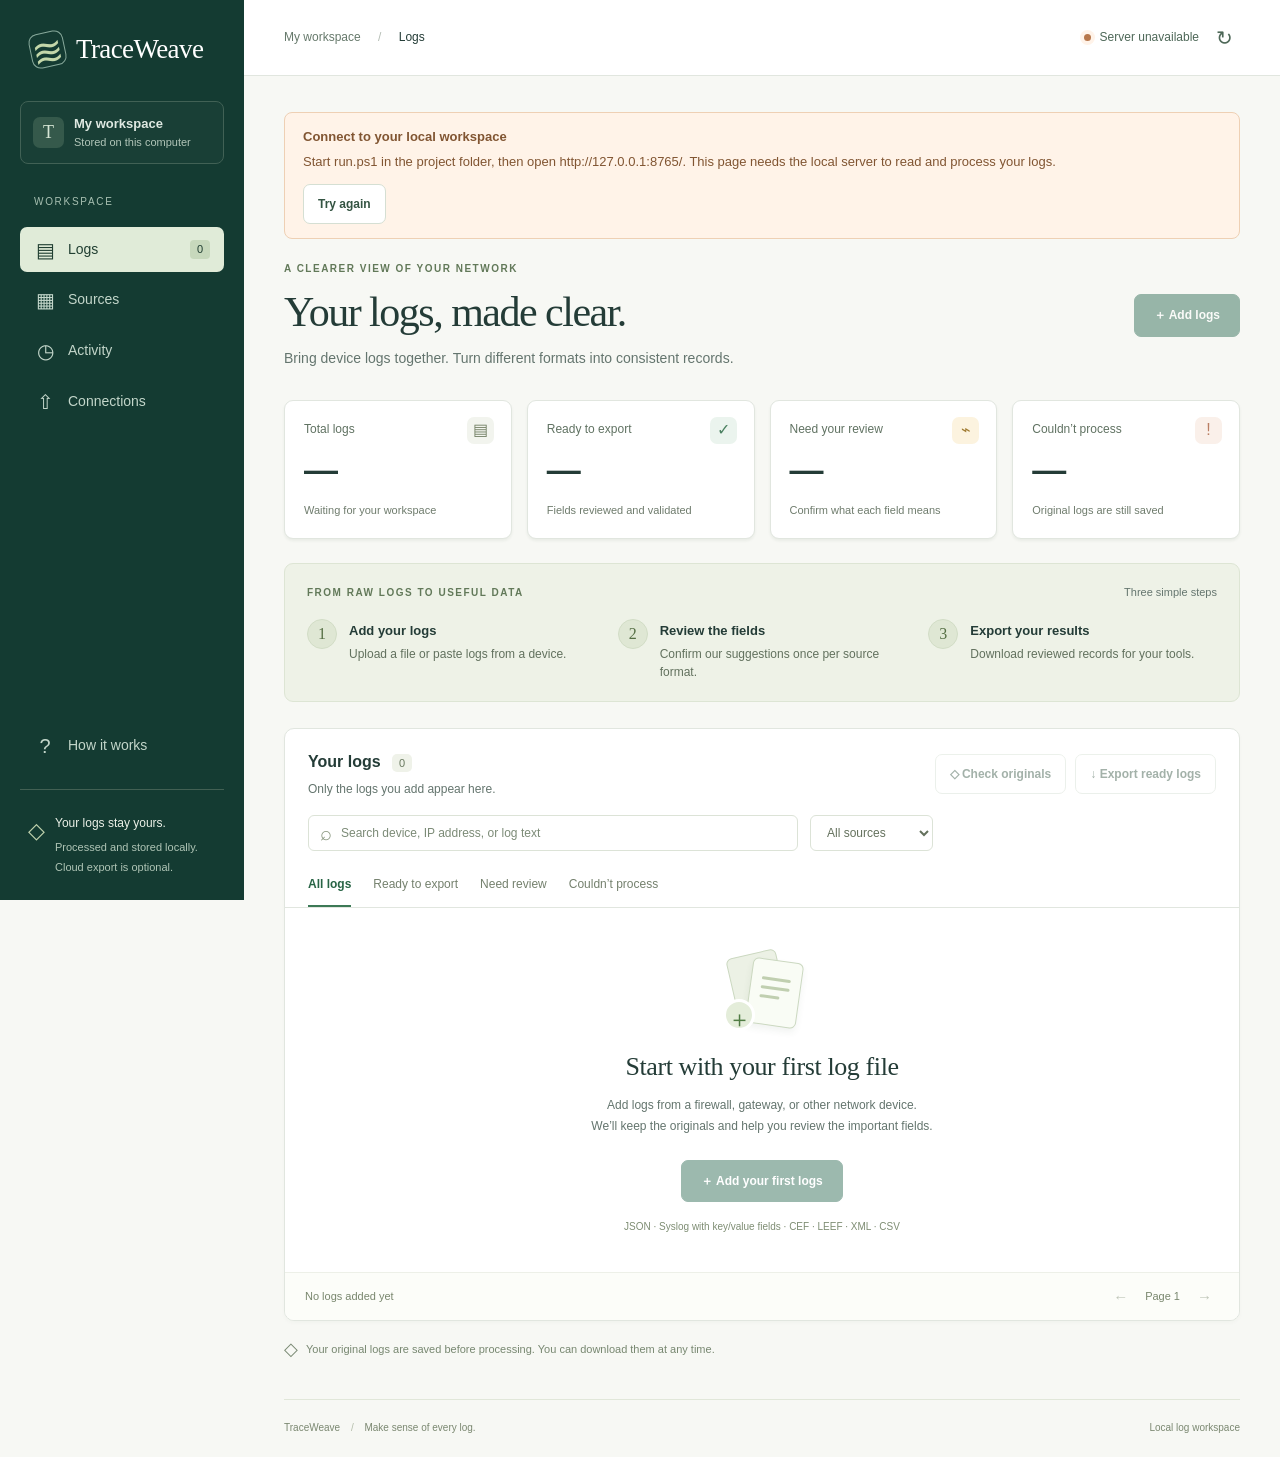
==== web/index.html @ bd8cac33 "Train AMD GPU mapping model and connect optional Supabase export" ====
<!doctype html>
<html lang="en">
<head>
  <meta charset="UTF-8"><meta name="viewport" content="width=device-width,initial-scale=1">
  <meta name="description" content="Bring device logs together, review their fields, and export consistent records. Your data stays on your computer.">
  <title>TraceWeave · Log workspace</title>
  <link rel="stylesheet" href="./style.css"><script defer src="./app.js"></script>
</head>
<body>
<a class="skip-link" href="#main">Skip to content</a>
<aside class="sidebar">
  <a class="brand" href="./" aria-label="TraceWeave home"><span class="brand-mark" aria-hidden="true">≋</span>TraceWeave</a>
  <div class="workspace-switch"><span class="workspace-icon">T</span><div>My workspace<small>Stored on this computer</small></div></div>
  <div class="nav-label">WORKSPACE</div>
  <nav aria-label="Main navigation">
    <button class="nav active" data-view="logs" aria-current="page"><span aria-hidden="true">▤</span>Logs<span id="nav-count" class="nav-count">0</span></button>
    <button class="nav" data-view="sources"><span aria-hidden="true">▦</span>Sources</button>
    <button class="nav" data-view="activity"><span aria-hidden="true">◷</span>Activity</button>
    <button class="nav" data-view="connections"><span aria-hidden="true">⇧</span>Connections</button>
  </nav>
  <div class="sidebar-bottom"><button class="nav" data-view="help"><span aria-hidden="true">?</span>How it works</button><div class="privacy-card"><span aria-hidden="true">◇</span><div>Your logs stay yours.<p>Processed and stored locally.<br>Cloud export is optional.</p></div></div></div>
</aside>
<div class="workspace">
  <header class="topbar"><div class="breadcrumb">My workspace <span>/</span> <strong id="view-label">Logs</strong></div><div class="connection-status" id="connection-status" role="status"><span class="status-dot"></span><span id="connection-text">Connecting…</span><button class="icon-button" id="refresh" aria-label="Refresh workspace" title="Refresh workspace">↻</button></div></header>
  <main id="main">
    <div class="connection-banner" id="connection-banner" role="alert" hidden><strong>Connect to your local workspace</strong><p id="connection-message"></p><button class="button" id="retry">Try again</button></div>
    <div class="notice" id="notice" role="status" aria-live="polite" hidden></div>
    <section class="view" id="logs-view">
      <div class="page-heading"><div><div class="eyebrow">A CLEARER VIEW OF YOUR NETWORK</div><h1>Your logs, made clear.</h1><p>Bring device logs together. Turn different formats into consistent records.</p></div><button class="button primary" data-import>＋ Add logs</button></div>
      <div class="metrics" aria-label="Workspace totals">
        <article><span>Total logs</span><strong id="total">—</strong><small id="bytes">Waiting for your workspace</small><span class="metric-symbol" aria-hidden="true">▤</span></article>
        <article><span>Ready to export</span><strong id="normalized">—</strong><small>Fields reviewed and validated</small><span class="metric-symbol green" aria-hidden="true">✓</span></article>
        <article><span>Need your review</span><strong id="review">—</strong><small>Confirm what each field means</small><span class="metric-symbol amber" aria-hidden="true">⌁</span></article>
        <article><span>Couldn’t process</span><strong id="quarantined">—</strong><small>Original logs are still saved</small><span class="metric-symbol coral" aria-hidden="true">!</span></article>
      </div>
      <section class="getting-started" id="getting-started" aria-label="Getting started"><div class="guide-title"><span class="eyebrow">FROM RAW LOGS TO USEFUL DATA</span><span class="muted">Three simple steps</span></div><div class="guide-steps"><div><span class="step-number">1</span><div><h2>Add your logs</h2><p>Upload a file or paste logs from a device.</p></div></div><div><span class="step-number">2</span><div><h2>Review the fields</h2><p>Confirm our suggestions once per source format.</p></div></div><div><span class="step-number">3</span><div><h2>Export your results</h2><p>Download reviewed records for your tools.</p></div></div></div></section>
      <div id="review-banner" class="review-banner" hidden><div><strong id="review-summary"></strong><p>Review one log to apply its field settings to matching logs from that source.</p></div><button class="button" id="review-next">Review next log →</button></div>
      <section class="panel" aria-labelledby="logs-title"><div class="panel-heading"><div><h2 id="logs-title">Your logs <span class="count-badge" id="event-count">0</span></h2><p id="list-caption">Only the logs you add appear here.</p></div><div class="toolbar"><button class="button" id="verify" disabled title="Check that saved original bytes have not changed">◇ Check originals</button><button class="button" id="export" disabled>↓ Export ready logs</button></div></div>
        <div class="filters"><label class="search"><span aria-hidden="true">⌕</span><input type="search" id="search" placeholder="Search device, IP address, or log text" aria-label="Search logs"></label><label class="sr-only" for="source-filter">Filter by source</label><select id="source-filter"><option value="">All sources</option></select></div>
        <div class="filter-tabs" role="group" aria-label="Filter logs by status"><button class="selected" data-filter="all" aria-pressed="true">All logs</button><button data-filter="normalized" aria-pressed="false">Ready to export</button><button data-filter="review" aria-pressed="false">Need review</button><button data-filter="quarantined" aria-pressed="false">Couldn’t process</button></div>
        <div class="table-wrap" id="table-wrap" hidden><table><thead><tr><th>SOURCE</th><th>FROM → TO</th><th>DEVICE ACTION</th><th>FORMAT</th><th>STATUS</th><th><span class="sr-only">Open log</span></th></tr></thead><tbody id="events-body"></tbody></table></div>
        <div class="empty" id="empty"><div class="empty-art" aria-hidden="true"><span class="paper paper-back"></span><span class="paper paper-front"><i></i><i></i><i></i></span><span class="paper-plus">＋</span></div><h3 id="empty-title">Start with your first log file</h3><p id="empty-description">Add logs from a firewall, gateway, or other network device.<br>We’ll keep the originals and help you review the important fields.</p><button class="button primary" id="empty-action" data-import>＋ Add your first logs</button><small id="empty-formats">JSON · Syslog with key/value fields · CEF · LEEF · XML · CSV</small></div>
        <footer class="table-footer"><span id="footer-count">No logs added yet</span><div class="pagination"><button class="icon-button" id="previous-page" aria-label="Previous page" disabled>←</button><span id="page-number">Page 1</span><button class="icon-button" id="next-page" aria-label="Next page" disabled>→</button></div></footer>
      </section>
      <p class="retention-note"><span aria-hidden="true">◇</span> Your original logs are saved before processing. You can download them at any time.</p>
    </section>
    <section class="view" id="sources-view" hidden><div class="page-heading"><div><div class="eyebrow">CONNECTED BY THEIR DATA</div><h1>Your sources</h1><p>A source is a device or system you’ve added logs from.</p></div><button class="button primary" data-import>＋ Add logs</button></div><div id="source-list" class="source-grid"></div></section>
    <section class="view" id="activity-view" hidden><div class="page-heading"><div><div class="eyebrow">A RECORD OF YOUR DECISIONS</div><h1>Workspace activity</h1><p>See when field settings were approved or restored.</p></div></div><div id="activity-list" class="activity-list"></div></section>
    <section class="view" id="help-view" hidden><div class="page-heading"><div><div class="eyebrow">GET COMFORTABLE WITH YOUR WORKSPACE</div><h1>A little clarity goes a long way.</h1><p>Here’s what happens to your logs, from upload to export.</p></div></div><aside class="ai-note" id="ai-overview" hidden><strong>AI assist is ready</strong><p id="ai-overview-text"></p><small>The saved model works locally without a cloud AI service. It can leave uncertain fields unassigned.</small></aside><div class="help-grid"><article class="help-card"><span class="step-number">1</span><h2>Add logs from a device</h2><p>Export a log file from your firewall or gateway, then choose <strong>Add logs</strong>. Give the device a name you’ll reuse for future uploads.</p><p>Upload a file up to 2 MB, or paste its contents. One log per line works for most files. Automatic detection also recognizes a complete JSON object, flat XML, or a CSV header and one row.</p></article><article class="help-card"><span class="step-number">2</span><h2>Tell us what the fields mean</h2><p>Different devices use different field names. For example, a field may mean <strong>Source IP</strong> (where traffic came from) or <strong>Destination IP</strong> (where it was going).</p><p>Open a log marked <strong>Needs review</strong>, check the suggestions against your device’s documentation, and save. Those settings apply to matching logs from the same source, including future uploads.</p></article><article class="help-card"><span class="step-number">3</span><h2>Take your results with you</h2><p><strong>Ready to export</strong> means the required fields have been reviewed and their values validated. Export downloads these records as NDJSON: one JSON object per line.</p><p>Each exported record includes its original content and the origin of each processed field. Records that need review or couldn’t be processed stay saved, but are excluded from export.</p></article><article class="help-card"><span class="step-number">?</span><h2>When something needs attention</h2><p><strong>Format changed:</strong> the source’s fields or value types changed. Review the new structure before exporting.</p><p><strong>Couldn’t process:</strong> a format or value isn’t supported. Open the log to see the reason and download its original content.</p><p>Required fields depend on the event type. Generic firewall decisions need Source IP, Destination IP, and Action; supported passive connections and alerts do not require an invented action. Some vendor-specific formats need an additional parser. There is no direct device connection yet; add files or send logs to the local ingestion API.</p></article></div><div class="help-footer">Need connection help? Start <code>run.ps1</code> in the project folder, then open <a href="http://127.0.0.1:8765/">your local workspace</a>. A static hosting page cannot run the log-processing server.</div></section>
    <section class="view" id="connections-view" hidden>
      <div class="page-heading"><div><div class="eyebrow">YOUR DATA, YOUR CHOICE</div><h1>Connections</h1><p>Work locally, or send reviewed logs to your own Supabase project.</p></div></div>
      <article class="help-card"><h2>Supabase</h2><strong id="cloud-status">Loading connection settings…</strong><p id="cloud-detail">Your logs remain on this computer unless you choose to send them.</p><p id="cloud-count"></p>
        <label class="cloud-consent"><input type="checkbox" id="cloud-consent"> Include original log content and reviewed fields in this cloud export.</label>
        <div class="toolbar"><button class="button" id="cloud-check" disabled>Check connection</button><button class="button primary" id="cloud-send" disabled>Send ready logs to Supabase</button></div>
        <p class="field-hint">Up to 100 records per batch. Sending again skips revisions already sent. New reviews create new revisions; earlier cloud copies remain. This is an export, not a complete workspace backup.</p>
      </article>
    </section>
    <footer class="page-footer"><span>TraceWeave <span class="footer-divider">/</span> Make sense of every log.</span><span id="last-updated">Local log workspace</span></footer>
  </main>
</div>
<dialog id="import-dialog" aria-labelledby="import-title"><form id="import-form"><div class="dialog-heading"><div><div class="eyebrow">BRING YOUR DATA IN</div><h2 id="import-title">Add logs</h2></div><button type="button" class="icon-button close-dialog" aria-label="Close add logs">×</button></div><p class="dialog-description">Choose a device name, then add a file or paste its logs.</p><div id="import-error" class="form-error" role="alert" hidden></div>
  <label class="field-label" for="source-name">Device or source name <span>Required</span></label><input id="source-name" list="known-sources" placeholder="e.g. Office firewall" maxlength="100" required autocomplete="off"><datalist id="known-sources"></datalist><p class="field-hint">Reuse the same name when you add more logs from this device.</p>
  <div class="input-tabs" role="group" aria-label="Choose input method"><button type="button" class="selected" data-input="file" aria-pressed="true">Upload a file</button><button type="button" data-input="text" aria-pressed="false">Paste logs</button></div>
  <div id="file-input-panel"><label class="drop-zone" id="drop-zone" for="log-file"><span class="upload-icon" aria-hidden="true">↑</span><strong id="file-title">Choose a log file or drop it here</strong><span id="file-description">LOG, TXT, JSON, NDJSON, JSONL, XML, CSV · up to 2 MB</span><input id="log-file" type="file" accept=".log,.txt,.json,.ndjson,.jsonl,.csv,.xml" aria-label="Choose a log file"></label></div>
  <div id="text-input-panel" hidden><label class="field-label" for="log-input">Log contents</label><textarea id="log-input" rows="7" placeholder="Paste the original logs from your device here." spellcheck="false"></textarea></div>
  <details class="advanced"><summary>Reading options</summary><label class="field-label" for="record-mode">How should we split the records?</label><select id="record-mode"><option value="auto">Detect automatically (recommended)</option><option value="lines">One record per line</option><option value="single">Entire input is one record</option></select><p class="field-hint">Up to 2,000 records per upload. CSV currently supports a header and one data row. JSON arrays need to be converted to one object per line.</p></details>
  <div class="dialog-footer"><span>◇ Processed on your computer</span><button class="button primary" type="submit" id="import-submit">Add logs →</button></div>
</form></dialog>
<dialog id="detail-dialog" aria-labelledby="detail-title"><div class="dialog-heading"><div><div class="eyebrow" id="detail-source"></div><h2 id="detail-title">Log details</h2></div><button class="icon-button close-dialog" aria-label="Close log details">×</button></div><div id="detail-content"></div></dialog>
</body>
</html>
---- web/style.css ----
:root{--ink:#243c37;--muted:#64756e;--line:#e1e6df;--paper:#f7f8f4;--green:#226953;--dark:#143b32;--soft:#eaf2e9;--amber:#946323;--white:#fff;--sans:'Segoe UI',Arial,sans-serif;--serif:Georgia,'Times New Roman',serif}
*{box-sizing:border-box}body{margin:0;background:var(--paper);color:var(--ink);font:14px/1.55 var(--sans)}[hidden]{display:none!important}button,input,select,textarea{font:inherit}button,a,input,select,textarea,summary{-webkit-tap-highlight-color:transparent}button,summary{cursor:pointer}button:disabled{cursor:not-allowed;opacity:.45}a{color:var(--green)}button:focus-visible,a:focus-visible,input:focus-visible,select:focus-visible,textarea:focus-visible,summary:focus-visible{outline:3px solid #659d88;outline-offset:3px}button{color:inherit}h1,h2,h3,p{margin-top:0}p{color:var(--muted)}.sr-only{position:absolute;width:1px;height:1px;overflow:hidden;clip:rect(0,0,0,0);white-space:nowrap}.skip-link{position:absolute;top:-80px;z-index:100;background:#fff;padding:12px}.skip-link:focus{top:8px}
.sidebar{position:fixed;inset:0 auto 0 0;width:244px;display:flex;flex-direction:column;padding:32px 20px 22px;background:var(--dark);color:#dfe9e2}.brand{display:flex;align-items:center;gap:11px;padding:0 10px;text-decoration:none;color:#fff;font:27px var(--serif);letter-spacing:-.6px}.brand-mark{display:grid;place-items:center;width:35px;height:35px;border:1px solid #87a99b;border-radius:9px;font:38px/1 var(--serif);color:#c3d7a9;transform:rotate(-12deg)}.workspace-switch{display:flex;gap:10px;align-items:center;border:1px solid #416155;background:#ffffff05;border-radius:8px;margin:34px 0 30px;padding:12px;font-size:13px;font-weight:600}.workspace-icon{display:grid;place-items:center;width:31px;height:31px;background:#35594b;color:#d7e6d5;border-radius:7px;font:18px var(--serif)}.workspace-switch small{display:block;color:#b2c6b9;font-size:11px;font-weight:400}.nav-label{color:#a8c0b2;font-size:10px;letter-spacing:1.7px;margin:0 14px 12px}.nav{display:flex;align-items:center;gap:12px;width:100%;padding:12px 14px;border:0;background:none;border-radius:7px;color:#c3d6ca;text-align:left;margin:5px 0;font-weight:500}.nav>span:first-child{font-size:20px;line-height:1;width:22px;text-align:center}.nav:hover{background:#ffffff0b;color:white}.nav.active{background:#e0ebd8;color:#213f32}.nav-count{margin-left:auto;font-size:11px;background:#c7d8bc;padding:1px 7px;border-radius:4px}.sidebar-bottom{margin-top:auto}.privacy-card{display:flex;gap:10px;border-top:1px solid #426053;padding:24px 8px 0;margin-top:20px;font-size:12px;color:#ecf1e8}.privacy-card>span{font-size:22px;color:#c1d3ae}.privacy-card p{font-size:11px;line-height:1.8;color:#b0c5b6;margin:6px 0 0}
.workspace{margin-left:244px}.topbar{height:76px;padding:0 40px;background:#fff;border-bottom:1px solid var(--line);display:flex;align-items:center;justify-content:space-between;gap:16px}.breadcrumb{font-size:12px;color:#66796b}.breadcrumb span{padding:0 14px;color:#b4bdb4}.breadcrumb strong{font-weight:500;color:var(--ink)}.connection-status{display:flex;align-items:center;gap:9px;font-size:12px;color:#4e6858}.status-dot{width:7px;height:7px;border-radius:50%;background:#569774;box-shadow:0 0 0 4px #edf4ed}.offline .status-dot{background:#b7774b;box-shadow:0 0 0 4px #fff3e9}.icon-button{display:inline-grid;place-items:center;background:transparent;border:1px solid transparent;border-radius:6px;min-width:32px;min-height:32px;font-size:20px;line-height:1}.icon-button:hover:not(:disabled){background:#eaf0e8;border-color:#d9e1d5}main{max-width:1540px;margin:0 auto;padding:36px 40px 22px}.page-heading{display:flex;align-items:center;justify-content:space-between;gap:24px;margin-bottom:30px}.eyebrow{font-size:10px;letter-spacing:1.5px;color:#627959;font-weight:650}.page-heading h1{font:42px/1.2 var(--serif);letter-spacing:-1.5px;margin:10px 0 11px}.page-heading p{font-size:14px;margin:0}.button{display:inline-flex;align-items:center;justify-content:center;gap:6px;border:1px solid #d5dfd3;padding:9px 14px;min-height:40px;border-radius:7px;background:#fff;color:#345442;font-weight:600;font-size:12px;text-decoration:none;white-space:nowrap;transition:background .15s,box-shadow .15s}.button:hover:not(:disabled){background:#f0f5ec;box-shadow:0 2px 5px #173b3010}.button.primary{color:#fff;background:#25654e;border-color:#25654e;padding:11px 19px}.button.primary:hover:not(:disabled){background:#194d3a}.metrics{display:grid;grid-template-columns:repeat(4,minmax(0,1fr));gap:15px;margin-bottom:24px}.metrics article{position:relative;background:#fff;border:1px solid var(--line);border-radius:9px;padding:19px 19px 17px;box-shadow:0 2px 3px #203b2010}.metrics article>span:first-child{display:block;font-size:12px;color:#607262;padding-right:22px}.metrics strong{display:block;font-size:34px;line-height:1.4;font-weight:550;letter-spacing:-1px;margin:8px 0 5px;font-variant-numeric:tabular-nums}.metrics small{font-size:11px;color:#6f7c6d}.metric-symbol{position:absolute;top:16px;right:17px;border-radius:7px;width:27px;height:27px;display:grid;place-items:center;background:#f2f4ee;font-size:16px;color:#738065}.metric-symbol.green{background:#ebf4ee;color:#4a8060}.metric-symbol.amber{background:#fcf3df;color:#a07b32}.metric-symbol.coral{background:#faf0ea;color:#ba7e63}
.getting-started{background:#eef2e7;border:1px solid #dde5d4;border-radius:9px;padding:20px 22px;margin-bottom:26px}.guide-title{display:flex;justify-content:space-between;align-items:center;margin-bottom:18px;gap:12px}.guide-title .muted{font-size:11px}.guide-steps{display:grid;grid-template-columns:repeat(3,minmax(0,1fr));gap:22px}.guide-steps>div{display:flex;gap:12px;align-items:flex-start}.step-number{flex:0 0 auto;display:grid;place-items:center;width:30px;height:30px;background:#dfe7d4;color:#546e43;border:1px solid #d2ddc6;border-radius:50%;font:16px var(--serif)}.guide-steps h2{font-size:13px;font-weight:650;margin:2px 0 4px}.guide-steps p{font-size:12px;line-height:1.5;margin:0;color:#62715e}.review-banner{display:flex;justify-content:space-between;align-items:center;gap:20px;background:#faf3e3;border:1px solid #e9d9b1;border-radius:8px;padding:17px 20px;margin-bottom:24px}.review-banner strong{font-size:14px}.review-banner p{font-size:12px;margin:4px 0 0;color:#826d47}
.panel{background:#fff;border:1px solid var(--line);border-radius:10px;overflow:hidden;box-shadow:0 2px 4px #203b2007}.panel-heading{display:flex;justify-content:space-between;align-items:center;gap:20px;padding:21px 23px 17px}.panel h2{font-size:16px;font-weight:650;margin:0}.count-badge{font:11px var(--sans);background:#eff2e9;border-radius:5px;padding:3px 7px;margin-left:7px;color:#6a7a60}.panel-heading p{font-size:12px;margin:5px 0 0}.toolbar{display:flex;gap:9px}.filters{display:flex;gap:12px;padding:0 23px 14px}.search{display:flex;gap:9px;align-items:center;border:1px solid #dce3d7;border-radius:6px;max-width:490px;flex:1;padding:7px 11px;background:#fff}.search span{font-size:20px;color:#89977f;line-height:1}.search input{padding:0;border:0;width:100%;min-width:0;color:var(--ink);font-size:12px;background:transparent;outline-offset:6px}.search input::placeholder{color:#7c8b77}.filters select{max-width:220px;border:1px solid #dce3d7;border-radius:6px;background:#fff;padding:7px 30px 7px 12px;color:#64715d;font-size:12px}.filter-tabs{display:flex;gap:22px;padding:0 23px;border-bottom:1px solid var(--line);overflow:auto}.filter-tabs button{white-space:nowrap;border:0;background:none;padding:10px 0 11px;color:#74806d;font-size:12px;border-bottom:2px solid transparent}.filter-tabs button.selected{color:#286445;border-bottom-color:#3c7956;font-weight:650}.table-wrap{overflow:auto}table{width:100%;border-collapse:collapse;text-align:left}th{font-size:10px;letter-spacing:.6px;font-weight:600;background:#f9faf7;color:#6a7c60;padding:13px 20px;border-bottom:1px solid var(--line);white-space:nowrap}td{padding:15px 20px;border-bottom:1px solid #eef1e9;font-size:12px;vertical-align:middle}tbody tr:hover{background:#fafcf7}.event-button{border:0;background:none;text-align:left;padding:0;max-width:185px;overflow-wrap:anywhere}.event-button:hover strong{text-decoration:underline;text-underline-offset:4px}.event-button strong{display:block;font-size:13px;font-weight:600}.event-button small{display:block;color:#7f8e78;font-size:10px;margin-top:4px}.connection-cell{font:11px/1.6 Consolas,monospace}.connection-cell>span{display:inline-block}.connection-arrow{margin:0 8px;color:#a0ac99}.connection-cell small{display:block;font:10px/1.5 var(--sans);color:#8c7954;margin-top:5px}.format-label{color:#6b7d61;font-size:11px}.action-label:before{content:'●';font-size:7px;margin-right:7px;vertical-align:middle}.action-label.allow{color:#427a50}.action-label.deny{color:#a17554}.status{display:inline-block;white-space:nowrap;padding:4px 9px;border-radius:5px;font-size:10px;font-weight:600;background:#eff2eb;color:#64775a}.status.normalized{background:#eaf4e9;color:#4d7b49}.status.needs_mapping,.status.drift{background:#faf0d8;color:#926b27}.status.quarantined{background:#f9eae4;color:#a6654d}.empty{text-align:center;padding:42px 24px 37px}.empty-art{position:relative;height:83px;width:94px;margin:0 auto 17px}.paper{display:block;position:absolute;width:51px;height:66px;border:1px solid #cbd8c0;border-radius:6px;background:#f9fcf5}.paper-back{transform:rotate(-13deg);left:17px;top:3px;background:#ecf1e5}.paper-front{transform:rotate(8deg);left:34px;top:10px;box-shadow:0 4px 7px #3c593512;padding:17px 10px}.paper i{display:block;height:3px;background:#c0cfb0;border-radius:4px;margin-bottom:6px}.paper i:last-child{width:70%}.paper-plus{position:absolute;left:8px;top:49px;display:grid;place-items:center;background:#e4edda;border:3px solid #fff;border-radius:50%;width:32px;height:32px;color:#507c44;font-size:23px}.empty h3{font:26px/1.3 var(--serif);margin-bottom:11px;letter-spacing:-.4px}.empty p{max-width:460px;margin:0 auto 22px;font-size:12px;line-height:1.8}.empty>small{display:block;font-size:10px;color:#7e8d73;margin-top:17px}.table-footer{display:flex;align-items:center;justify-content:space-between;padding:9px 20px;border-top:1px solid #edf0e8;background:#fcfdf9;color:#78866d;font-size:11px;min-height:48px}.pagination{display:flex;align-items:center;gap:10px}.pagination .icon-button{font-size:15px;min-width:28px;min-height:28px}.retention-note{font-size:11px;display:flex;gap:8px;align-items:center;color:#778770;margin:15px 0 0}.retention-note span{font-size:18px}.page-footer{margin-top:35px;padding:20px 0 0;border-top:1px solid #e1e7d9;display:flex;justify-content:space-between;gap:20px;color:#7b8871;font-size:10px}.footer-divider{margin:0 8px;color:#b3bcaa}.notice,.connection-banner{background:#edf5e8;border:1px solid #c8dcc0;border-radius:8px;padding:14px 18px;margin-bottom:22px;font-size:13px;overflow-wrap:anywhere}.notice.error,.connection-banner{background:#fff3e8;border-color:#eed0b4;color:#815532}.connection-banner p{color:#815532;margin:5px 0 12px}
.source-grid{display:grid;grid-template-columns:repeat(2,minmax(0,1fr));gap:20px}.source-card,.help-card{border:1px solid var(--line);background:#fff;border-radius:10px;padding:25px}.source-card-heading{display:flex;align-items:center;gap:12px}.source-icon{display:grid;place-items:center;width:38px;height:38px;background:var(--soft);border-radius:8px;color:var(--green);font-size:23px}.source-card h2{font-size:18px;margin:0;overflow-wrap:anywhere}.source-card>p{font-size:12px;margin:14px 0 18px}.source-stats{display:grid;grid-template-columns:repeat(3,1fr);gap:10px}.source-stats strong{display:block;font-size:25px;font-weight:550}.source-stats span{display:block;font-size:11px;color:var(--muted)}.source-card-footer{display:flex;align-items:center;justify-content:space-between;gap:12px;margin-top:22px;padding-top:17px;border-top:1px solid var(--line);font-size:11px;color:var(--muted)}.source-card details{margin-top:17px;font-size:12px}.saved-rule{margin:16px 0;padding:14px;background:#f7f9f3;border-radius:6px}.saved-rule dl{margin-bottom:0}.saved-rule dl>div{display:flex;justify-content:space-between;gap:12px;padding:5px 0}.saved-rule dd{margin:0;overflow-wrap:anywhere}.plain-empty{padding:65px 25px;text-align:center;background:#fff;border:1px solid var(--line);border-radius:10px;grid-column:1/-1}.plain-empty>span{display:block;font-size:35px;color:#8da17e;margin-bottom:10px}.plain-empty h2{font:26px var(--serif);margin-bottom:13px}.plain-empty p{font-size:13px}.activity-list{display:grid;gap:12px}.activity-item{display:flex;align-items:flex-start;gap:18px;background:#fff;border:1px solid var(--line);border-radius:9px;padding:22px}.activity-icon{display:grid;place-items:center;background:#edf4e7;width:32px;height:32px;border-radius:50%;flex-shrink:0}.activity-item h2{font-size:14px;margin:2px 0 5px}.activity-item p{margin:0 0 5px;font-size:12px}.activity-item small,.activity-item time{font-size:11px;color:var(--muted)}.activity-item time{margin-left:auto}.help-grid{display:grid;grid-template-columns:repeat(2,minmax(0,1fr));gap:20px}.help-card h2{font:23px var(--serif);margin:18px 0 15px}.help-card p{font-size:13px;line-height:1.9;margin-bottom:14px}.help-card p:last-child{margin-bottom:0}.help-footer{font-size:12px;color:var(--muted);margin-top:24px}.muted{color:var(--muted)}
dialog{border:1px solid #d8e0d2;border-radius:14px;width:min(640px,calc(100vw - 32px));max-height:90dvh;padding:29px;color:var(--ink);background:#fff;box-shadow:0 25px 100px #102a3040}dialog::backdrop{background:#122b2859;backdrop-filter:blur(4px)}#detail-dialog{width:min(820px,calc(100vw - 32px))}.dialog-heading{display:flex;justify-content:space-between;align-items:flex-start;gap:15px;margin-bottom:10px}.dialog-heading h2{font:30px var(--serif);margin:7px 0}.dialog-heading .icon-button{font-size:25px;color:#74816a}.dialog-description{font-size:13px;margin-bottom:24px}.field-label{display:flex;align-items:center;gap:9px;font-size:12px;font-weight:600;margin:15px 0 7px}.field-label>span{font-size:10px;font-weight:400;color:#8c7952}dialog input:not([type=file]),dialog select,dialog textarea{width:100%;padding:10px 12px;border:1px solid #d6dfd0;border-radius:6px;background:#fcfdf9;color:var(--ink);font-size:13px}dialog textarea{font:12px/1.7 Consolas,monospace;resize:vertical}.field-hint{font-size:11px;margin:7px 0 17px;color:#74826b}.input-tabs{display:flex;gap:7px;background:#f2f5ee;padding:4px;border-radius:7px;margin:21px 0 15px}.input-tabs button{flex:1;border:1px solid transparent;background:transparent;border-radius:5px;padding:8px;color:#708063;font-size:12px}.input-tabs button.selected{background:#fff;border-color:#dce3d6;color:#345440;box-shadow:0 1px 3px #2346200d}.drop-zone{position:relative;display:flex;flex-direction:column;align-items:center;gap:8px;padding:27px 15px 24px;border:1px dashed #b9cbb0;border-radius:8px;background:#f8fbf3;text-align:center;cursor:pointer}.drop-zone input{position:absolute;inset:0;width:100%;height:100%;opacity:0;cursor:pointer}.drop-zone:focus-within{outline:3px solid #659d88;outline-offset:3px}.drop-zone.dragging,.drop-zone.has-file{background:#edf5e6;border-color:#6f9559}.upload-icon{font-size:26px;color:#739759;border:1px solid #d4e2c6;border-radius:9px;display:grid;place-items:center;width:39px;height:39px;background:#f1f7e9;margin-bottom:3px}.drop-zone strong{font-size:13px;max-width:100%;overflow-wrap:anywhere}.drop-zone>span:last-of-type{font-size:10px;color:#7b8d6e}.advanced{margin:21px 0}.advanced summary{font-size:12px;color:#627757}.dialog-footer{display:flex;align-items:center;justify-content:space-between;gap:15px;padding-top:20px;border-top:1px solid var(--line)}.dialog-footer>span{font-size:11px;color:#7a8b6d}.form-error{padding:12px 14px;background:#fff0e9;border:1px solid #edcaba;color:#985637;border-radius:6px;font-size:12px;overflow-wrap:anywhere;margin-bottom:16px}.detail-summary p{font-size:13px;margin:10px 0 19px}.validation-note{background:#fcf4e1;border:1px solid #ebdbb8;padding:14px 16px;border-radius:7px;color:#8a682e;font-size:12px}.validation-note ul{margin:7px 0 0;padding-left:18px}.validation-note li{margin:4px 0}dialog h3{font-size:13px;margin:23px 0 12px}.field-values{display:grid;grid-template-columns:repeat(2,minmax(0,1fr));margin:0 0 24px;gap:0 24px}.field-values>div{padding:10px 0;border-bottom:1px solid #edf0e8}.field-values dt{font-size:11px;color:#7a8870}.field-values dd{font:13px/1.6 Consolas,monospace;margin:3px 0 0;overflow-wrap:anywhere}.mapping-section{border:1px solid #dce5d2;border-radius:8px;background:#f9fbf6;padding:16px 19px;margin:15px 0}.mapping-section summary{font-size:14px;font-weight:600}.mapping-section>p{font-size:12px;margin:12px 0 18px}.mapping-row{display:grid;grid-template-columns:minmax(0,.8fr) minmax(0,1.2fr);gap:18px;align-items:center;padding:12px 0;border-top:1px solid #e6edde}.mapping-row label{font-size:12px;font-weight:600}.mapping-row label small{display:block;font-size:10px;font-weight:400;color:#76866b;margin-top:4px}.required-label,.optional-label{font-size:9px;margin-left:7px;font-weight:400;color:#967648}.optional-label{color:#809275}.mapping-row select{font-size:11px;padding:9px;min-width:0;max-width:100%;background:#fff}.mapping-footer{border-top:1px solid #e2e9d9;margin-top:8px;padding-top:14px}.mapping-footer p{font-size:11px}.detail-actions{display:flex;gap:10px;flex-wrap:wrap}.detail-section{padding:18px 0;border-top:1px solid var(--line)}.detail-section summary{font-size:13px;font-weight:600}.detail-section p{font-size:12px;margin:13px 0}.detail-section pre,.history-item pre{font:11px/1.75 Consolas,monospace;background:#f3f6ed;border:1px solid #e5eadc;padding:13px;border-radius:6px;white-space:pre-wrap;overflow-wrap:anywhere;max-height:300px;overflow:auto}.lineage-item{padding:11px 0;border-bottom:1px solid var(--line);font-size:12px}.lineage-item strong{display:block;font-size:11px}.lineage-item span{display:block;color:#6f7e63;font-size:11px;margin-top:5px;overflow-wrap:anywhere}.raw-hash{font-size:11px;overflow-wrap:anywhere}.history-item{margin-top:16px;font-size:12px}
@media(min-width:1600px){main{padding-top:46px}.metrics article{padding:24px}.empty{padding-top:54px;padding-bottom:48px}.getting-started{padding:24px}}
@media(max-width:1200px){.sidebar{width:216px;padding-left:16px;padding-right:16px}.brand{font-size:24px;padding:0 5px}.workspace{margin-left:216px}.topbar{padding:0 27px}main{padding:29px 27px 20px}.metrics{gap:10px}.metrics article{padding:16px 14px}.metrics article>span:first-child{font-size:11px}.metrics small{font-size:10px}.metric-symbol{right:11px;top:13px;width:23px;height:23px}.page-heading h1{font-size:37px}.guide-steps{gap:15px}.guide-steps>div{gap:9px}.guide-steps p{font-size:11px}.panel-heading{align-items:flex-start}.toolbar{gap:6px}.toolbar .button{font-size:11px;padding:8px 10px}td,th{padding-left:15px;padding-right:15px}.connection-cell>span{display:block}.connection-cell .connection-arrow{display:none}}
@media(max-width:950px){.sidebar{width:190px;padding:25px 13px 18px}.workspace{margin-left:190px}.brand{font-size:22px;gap:8px}.brand-mark{width:29px;height:30px;font-size:31px}.workspace-switch{padding:10px 7px;font-size:12px}.workspace-switch small{font-size:9px}.metrics{grid-template-columns:repeat(2,minmax(0,1fr))}.metrics small{font-size:11px}.guide-steps{grid-template-columns:1fr;gap:16px}.guide-steps p{font-size:12px}.page-heading{align-items:flex-start}.page-heading h1{font-size:32px}.page-heading p{font-size:12px}.panel-heading{flex-wrap:wrap}.source-grid,.help-grid{grid-template-columns:1fr}.page-footer{font-size:9px}.guide-title .muted{display:none}.activity-item{flex-wrap:wrap}.activity-item time{margin-left:50px}}
@media(max-width:680px){.sidebar{position:static;width:100%;padding:18px 18px 0;display:block}.brand{font-size:25px}.workspace-switch,.nav-label,.privacy-card{display:none}.sidebar nav{display:flex;gap:5px;margin-top:15px;overflow:auto;padding-right:100px}.nav{width:auto;white-space:nowrap;font-size:12px;padding:10px;margin:0 0 12px;gap:6px}.nav>span:first-child{font-size:17px;width:18px}.nav-count{display:none}.sidebar-bottom{position:absolute;right:15px;top:68px}.sidebar-bottom .nav{font-size:11px}.workspace{margin:0}.topbar{height:57px;padding:0 18px;gap:10px}.breadcrumb{font-size:10px}.breadcrumb span{padding:0 7px}.connection-status{font-size:10px;gap:7px}.connection-status .icon-button{min-width:26px}main{padding:24px 16px 18px}.page-heading{gap:12px;flex-wrap:wrap;margin-bottom:23px}.eyebrow{font-size:9px;letter-spacing:1.2px}.page-heading h1{font-size:34px;margin-top:9px}.page-heading>.button{padding:9px 16px}.page-heading p{font-size:12px}.metrics article{padding:15px 13px}.metrics strong{font-size:30px}.metrics small{font-size:10px}.metrics article>span:first-child{font-size:11px}.getting-started{padding:17px}.guide-title{margin-bottom:16px}.panel-heading{padding:18px 16px 15px;gap:15px}.filters{padding:0 16px 12px;flex-wrap:wrap}.search{flex-basis:100%;max-width:100%}.filters select{max-width:100%;width:100%}.filter-tabs{padding:0 16px;gap:18px}.filter-tabs button{font-size:11px}.empty{padding:33px 17px}.empty h3{font-size:24px}.empty p{font-size:12px}.empty>small{line-height:1.8}.table-footer{padding:9px 13px;font-size:10px}.retention-note{font-size:10px;align-items:flex-start}.page-footer{flex-direction:column;gap:8px;margin-top:25px}.review-banner{flex-direction:column;align-items:flex-start}.source-card,.help-card{padding:20px}dialog{padding:22px 18px;max-height:93dvh}.dialog-heading h2{font-size:27px}.dialog-footer{align-items:flex-start;flex-wrap:wrap}.mapping-section{padding:14px}.mapping-row{grid-template-columns:1fr;gap:8px}.field-values{gap:0 15px}.mapping-row select{font-size:12px}.detail-actions .button{white-space:normal}.table-wrap table{min-width:650px}}
@media(prefers-reduced-motion:reduce){*{transition:none!important;scroll-behavior:auto!important}}

.ai-note{padding:16px 18px;margin:16px 0 22px;border:1px solid #bfd8c3;border-radius:8px;background:#edf5ed;font-size:13px}.ai-note p{margin:7px 0;font-size:12px;overflow-wrap:anywhere}.ai-note small{font-size:11px;color:#58745d}
.cloud-consent { display:flex; align-items:flex-start; gap:10px; margin:22px 0; font-size:14px; }
.cloud-consent input { width:18px; height:18px; flex-shrink:0; accent-color:var(--accent); }
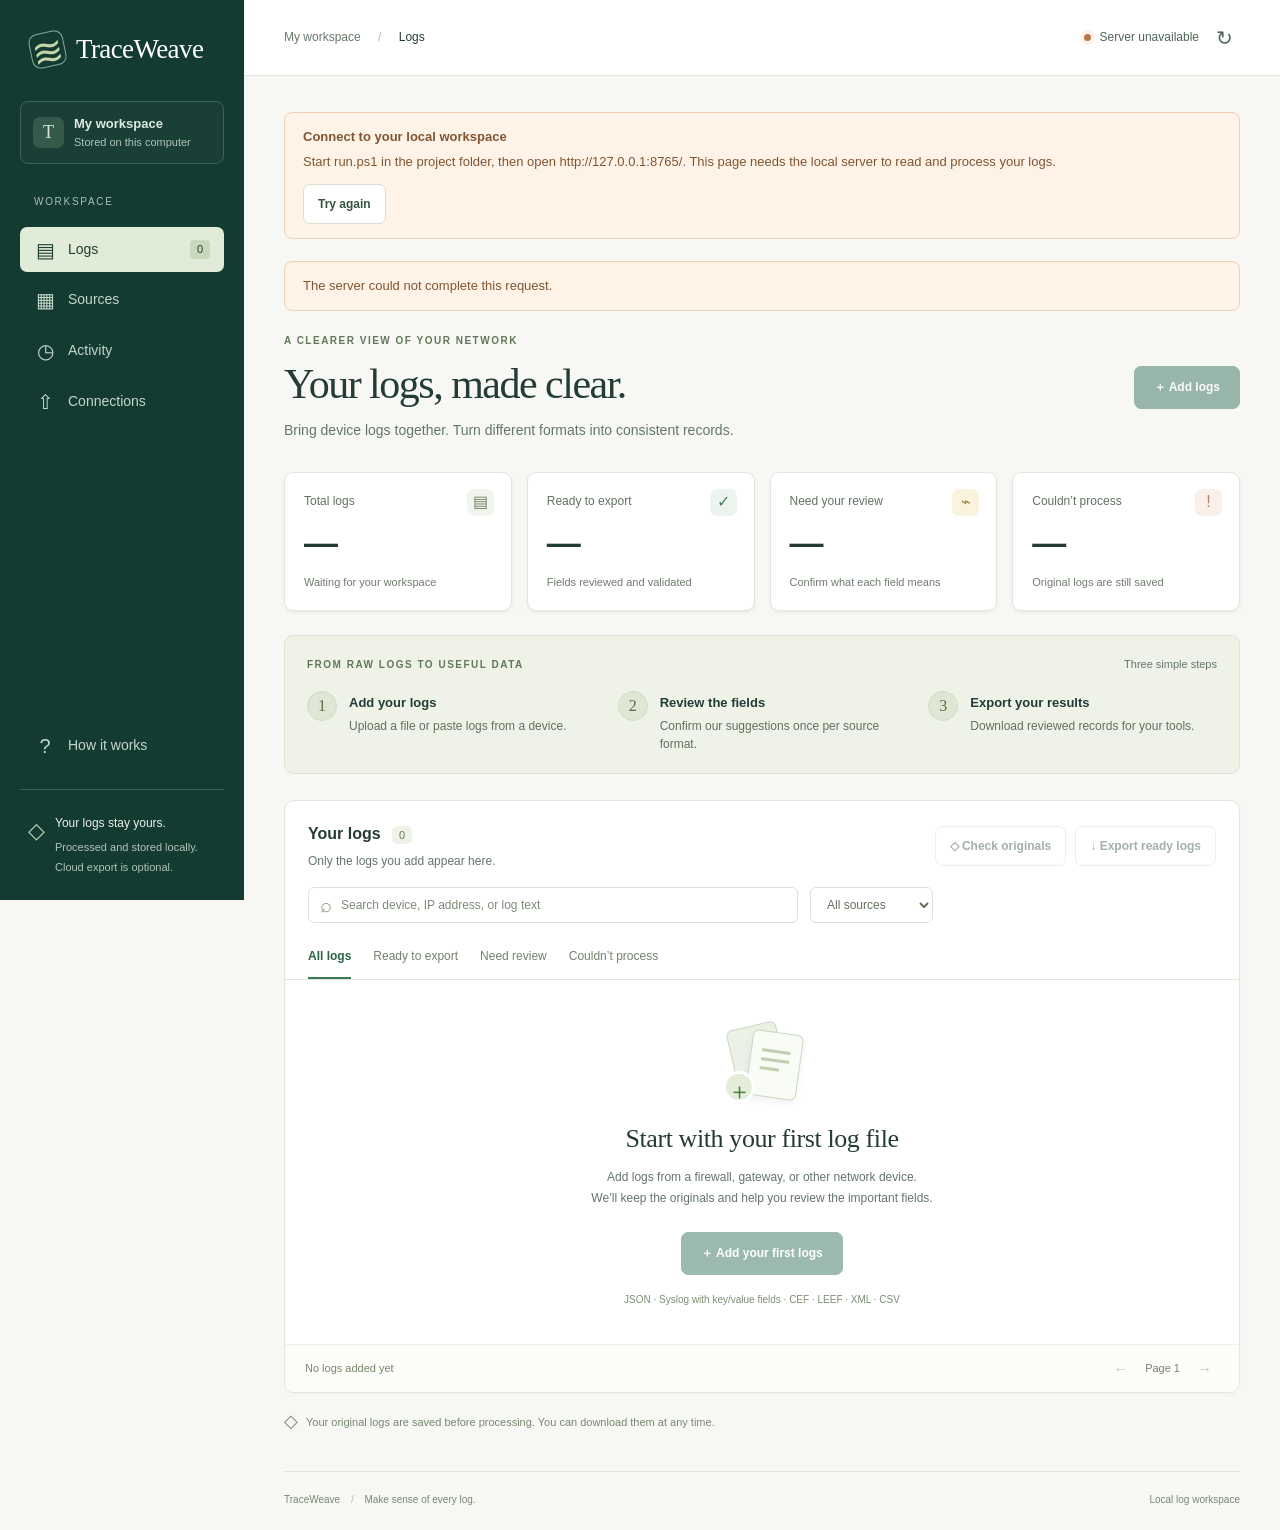
==== commit 69e49d2a: "Add private hosted workspaces and Render Free deployment" ====
--- a/web/index.html
+++ b/web/index.html
@@ -2,11 +2,23 @@
 <html lang="en">
 <head>
   <meta charset="UTF-8"><meta name="viewport" content="width=device-width,initial-scale=1">
-  <meta name="description" content="Bring device logs together, review their fields, and export consistent records. Your data stays on your computer.">
+  <meta name="description" content="Bring device logs together, review their fields, and export consistent records in your private workspace.">
   <title>TraceWeave · Log workspace</title>
   <link rel="stylesheet" href="./style.css"><script defer src="./app.js"></script>
 </head>
 <body>
+<section id="auth-screen" class="auth-screen" hidden aria-labelledby="auth-title">
+  <form id="auth-form" class="auth-card">
+    <a class="brand" href="./"><span class="brand-mark" aria-hidden="true">≋</span>TraceWeave</a>
+    <h1 id="auth-title">Your logs. One clear workspace.</h1>
+    <p>Sign in to upload device logs, review AI field suggestions, and export consistent records. Your originals and review history are saved privately in Supabase.</p>
+    <label class="field-label" for="auth-email">Email</label><input id="auth-email" type="email" autocomplete="username" required maxlength="320">
+    <label class="field-label" for="auth-password">Password</label><input id="auth-password" type="password" autocomplete="current-password" required maxlength="1024">
+    <p id="auth-message" role="status"></p>
+    <div class="toolbar"><button id="auth-submit" class="button primary" type="submit">Sign in →</button><button id="auth-create" class="button" type="button">Create account</button></div>
+    <small>Online processing · Automatic saving · No local setup<br>Free workspace: up to 1,000 logs and 8 MB including review history.</small>
+  </form>
+</section>
 <a class="skip-link" href="#main">Skip to content</a>
 <aside class="sidebar">
   <a class="brand" href="./" aria-label="TraceWeave home"><span class="brand-mark" aria-hidden="true">≋</span>TraceWeave</a>
@@ -18,7 +30,7 @@
     <button class="nav" data-view="activity"><span aria-hidden="true">◷</span>Activity</button>
     <button class="nav" data-view="connections"><span aria-hidden="true">⇧</span>Connections</button>
   </nav>
-  <div class="sidebar-bottom"><button class="nav" data-view="help"><span aria-hidden="true">?</span>How it works</button><div class="privacy-card"><span aria-hidden="true">◇</span><div>Your logs stay yours.<p>Processed and stored locally.<br>Cloud export is optional.</p></div></div></div>
+  <div class="sidebar-bottom"><button class="nav" data-view="help"><span aria-hidden="true">?</span>How it works</button><button id="sign-out" class="nav" hidden>Sign out</button><div class="privacy-card"><span aria-hidden="true">◇</span><div>Your logs stay yours.<p>Processed and stored locally.<br>Cloud export is optional.</p></div></div></div>
 </aside>
 <div class="workspace">
   <header class="topbar"><div class="breadcrumb">My workspace <span>/</span> <strong id="view-label">Logs</strong></div><div class="connection-status" id="connection-status" role="status"><span class="status-dot"></span><span id="connection-text">Connecting…</span><button class="icon-button" id="refresh" aria-label="Refresh workspace" title="Refresh workspace">↻</button></div></header>
--- a/web/style.css
+++ b/web/style.css
@@ -15,3 +15,4 @@
 .ai-note{padding:16px 18px;margin:16px 0 22px;border:1px solid #bfd8c3;border-radius:8px;background:#edf5ed;font-size:13px}.ai-note p{margin:7px 0;font-size:12px;overflow-wrap:anywhere}.ai-note small{font-size:11px;color:#58745d}
 .cloud-consent { display:flex; align-items:flex-start; gap:10px; margin:22px 0; font-size:14px; }
 .cloud-consent input { width:18px; height:18px; flex-shrink:0; accent-color:var(--accent); }
+.auth-screen{min-height:100dvh;display:grid;place-items:center;padding:28px;background:radial-gradient(ellipse at top left,#daeae2,transparent 60%),#f5f6f2}.auth-card{width:min(100%,480px);background:white;border:1px solid #dce3dd;border-radius:20px;padding:38px;box-shadow:0 24px 80px #143b2520}.auth-card .brand{color:#163c31;margin-bottom:30px}.auth-card h1{font-size:32px;line-height:1.15;letter-spacing:-1px}.auth-card p{font-size:14px;line-height:1.7;color:#53635b}.auth-card input{display:block;width:100%;padding:12px;border:1px solid #cad5cc;border-radius:8px;margin-bottom:18px;font:inherit}.auth-card small{display:block;line-height:1.7;margin-top:24px;color:#53635b}.auth-card .toolbar{gap:12px;flex-wrap:wrap}#auth-message{color:#805b22}[hidden]{display:none!important}
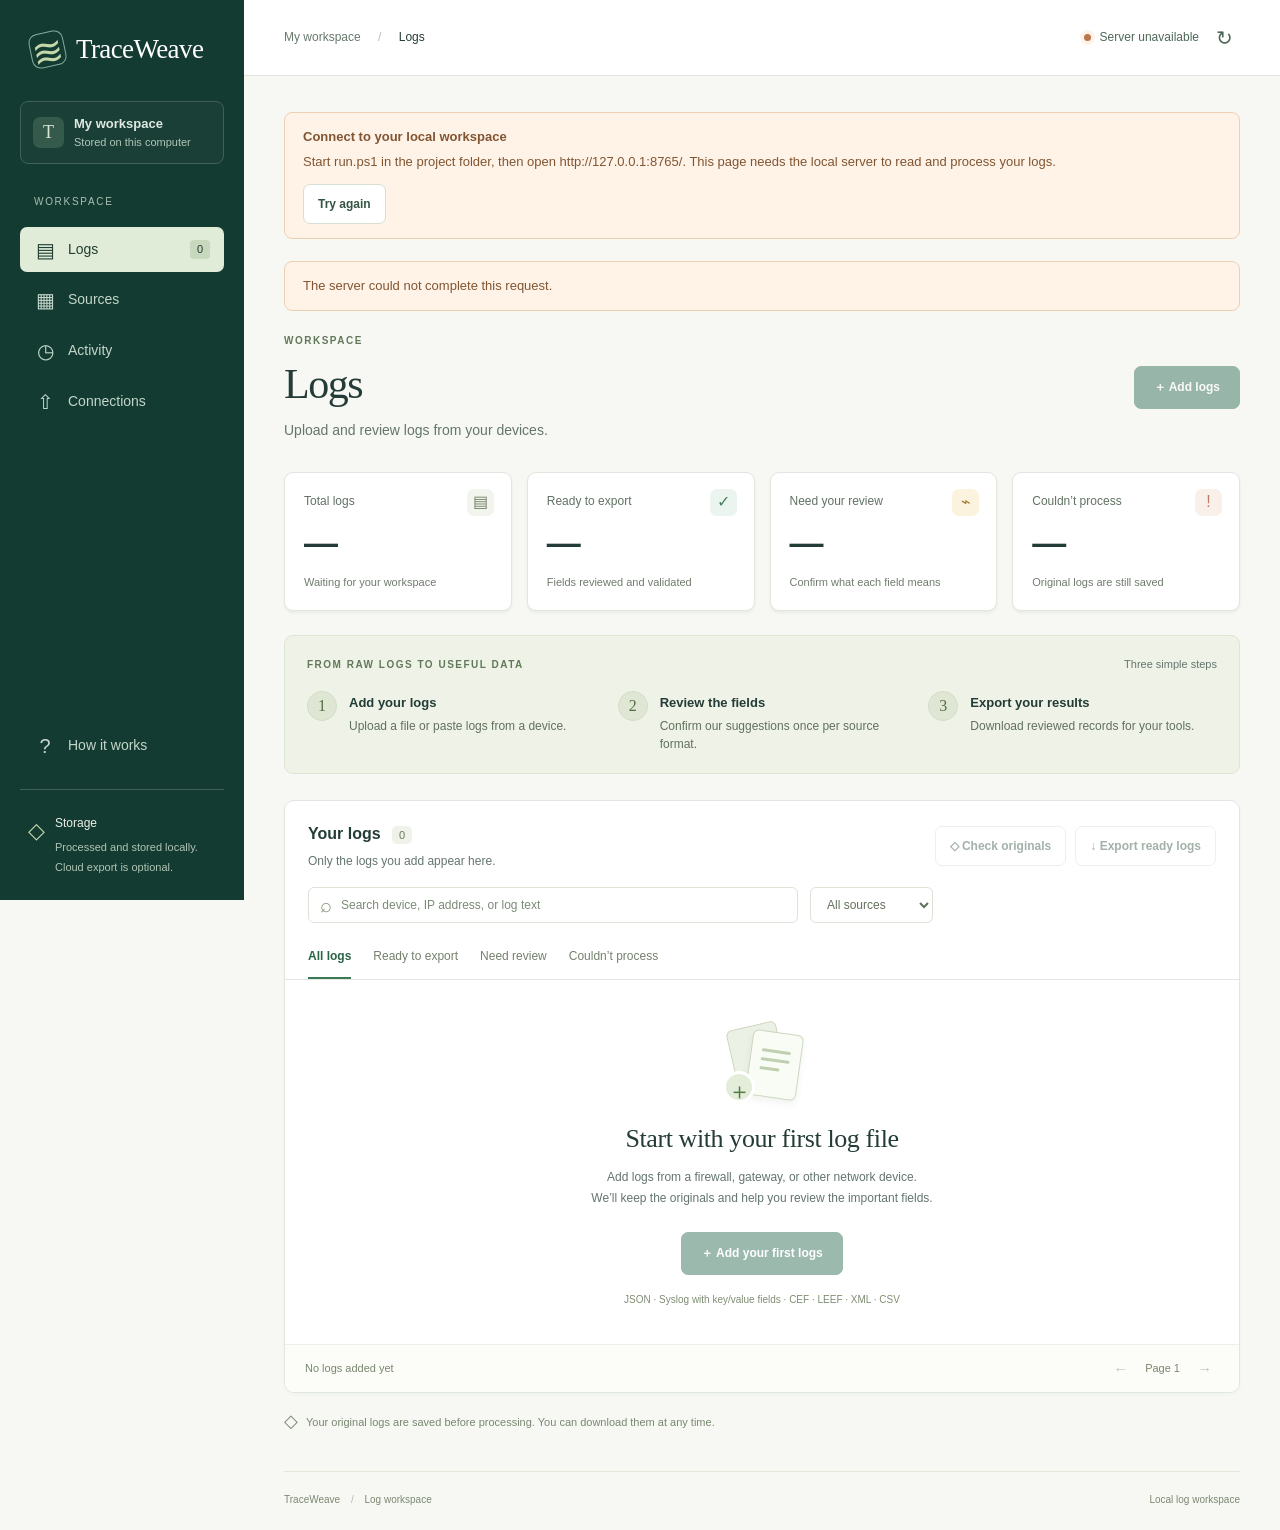
==== commit 4ad59c41: "Refine account screens and simplify product language" ====
--- a/web/index.html
+++ b/web/index.html
@@ -8,16 +8,27 @@
 </head>
 <body>
 <section id="auth-screen" class="auth-screen" hidden aria-labelledby="auth-title">
-  <form id="auth-form" class="auth-card">
-    <a class="brand" href="./"><span class="brand-mark" aria-hidden="true">≋</span>TraceWeave</a>
-    <h1 id="auth-title">Your logs. One clear workspace.</h1>
-    <p>Sign in to upload device logs, review AI field suggestions, and export consistent records. Your originals and review history are saved privately in Supabase.</p>
-    <label class="field-label" for="auth-email">Email</label><input id="auth-email" type="email" autocomplete="username" required maxlength="320">
-    <label class="field-label" for="auth-password">Password</label><input id="auth-password" type="password" autocomplete="current-password" required maxlength="1024">
-    <p id="auth-message" role="status"></p>
-    <div class="toolbar"><button id="auth-submit" class="button primary" type="submit">Sign in →</button><button id="auth-create" class="button" type="button">Create account</button></div>
-    <small>Online processing · Automatic saving · No local setup<br>Free workspace: up to 1,000 logs and 8 MB including review history.</small>
-  </form>
+  <div class="auth-layout">
+    <aside class="auth-intro">
+      <a class="brand" href="./"><span class="brand-mark" aria-hidden="true">≋</span>TraceWeave</a>
+      <div class="auth-intro-copy"><span class="auth-kicker">LOG WORKSPACE</span><h2>Review your<br>device logs.</h2><p>Import files, check their fields, and export the records you need.</p></div>
+      <div class="auth-pattern" aria-hidden="true"><i></i><i></i><i></i><i></i><i></i><i></i><i></i></div>
+      <span class="auth-caption">TraceWeave</span>
+    </aside>
+    <div class="auth-panel">
+      <div class="auth-modes" role="group" aria-label="Account access"><button type="button" id="auth-signin" class="selected" aria-pressed="true">Sign in</button><button type="button" id="auth-create" aria-pressed="false">Create account</button></div>
+      <form id="auth-form" class="auth-card">
+        <h1 id="auth-title">Welcome back</h1><p id="auth-description">Sign in to your workspace.</p>
+        <label class="field-label" for="auth-email">Email address</label><input id="auth-email" type="email" autocomplete="username" placeholder="you@company.com" required maxlength="320">
+        <label class="field-label" for="auth-password">Password</label><div class="auth-password"><input id="auth-password" type="password" autocomplete="current-password" required maxlength="1024"><button type="button" id="auth-reveal" aria-label="Show password" aria-pressed="false">Show</button></div>
+        <p id="auth-password-hint" class="auth-hint" hidden>Use at least 12 characters.</p>
+        <div id="auth-confirm-field" hidden><label class="field-label" for="auth-confirm">Confirm password</label><input id="auth-confirm" type="password" autocomplete="new-password" maxlength="1024" disabled></div>
+        <p id="auth-message" role="status" aria-live="polite"></p>
+        <button id="auth-submit" class="button primary" type="submit">Sign in</button>
+        <p id="auth-registration-note" class="auth-hint" hidden>Registration is currently limited to invited project members.</p>
+      </form>
+    </div>
+  </div>
 </section>
 <a class="skip-link" href="#main">Skip to content</a>
 <aside class="sidebar">
@@ -30,7 +41,7 @@
     <button class="nav" data-view="activity"><span aria-hidden="true">◷</span>Activity</button>
     <button class="nav" data-view="connections"><span aria-hidden="true">⇧</span>Connections</button>
   </nav>
-  <div class="sidebar-bottom"><button class="nav" data-view="help"><span aria-hidden="true">?</span>How it works</button><button id="sign-out" class="nav" hidden>Sign out</button><div class="privacy-card"><span aria-hidden="true">◇</span><div>Your logs stay yours.<p>Processed and stored locally.<br>Cloud export is optional.</p></div></div></div>
+  <div class="sidebar-bottom"><button class="nav" data-view="help"><span aria-hidden="true">?</span>How it works</button><button id="sign-out" class="nav" hidden>Sign out</button><div class="privacy-card"><span aria-hidden="true">◇</span><div>Storage<p>Processed and stored locally.<br>Cloud export is optional.</p></div></div></div>
 </aside>
 <div class="workspace">
   <header class="topbar"><div class="breadcrumb">My workspace <span>/</span> <strong id="view-label">Logs</strong></div><div class="connection-status" id="connection-status" role="status"><span class="status-dot"></span><span id="connection-text">Connecting…</span><button class="icon-button" id="refresh" aria-label="Refresh workspace" title="Refresh workspace">↻</button></div></header>
@@ -38,7 +49,7 @@
     <div class="connection-banner" id="connection-banner" role="alert" hidden><strong>Connect to your local workspace</strong><p id="connection-message"></p><button class="button" id="retry">Try again</button></div>
     <div class="notice" id="notice" role="status" aria-live="polite" hidden></div>
     <section class="view" id="logs-view">
-      <div class="page-heading"><div><div class="eyebrow">A CLEARER VIEW OF YOUR NETWORK</div><h1>Your logs, made clear.</h1><p>Bring device logs together. Turn different formats into consistent records.</p></div><button class="button primary" data-import>＋ Add logs</button></div>
+      <div class="page-heading"><div><div class="eyebrow">WORKSPACE</div><h1>Logs</h1><p>Upload and review logs from your devices.</p></div><button class="button primary" data-import>＋ Add logs</button></div>
       <div class="metrics" aria-label="Workspace totals">
         <article><span>Total logs</span><strong id="total">—</strong><small id="bytes">Waiting for your workspace</small><span class="metric-symbol" aria-hidden="true">▤</span></article>
         <article><span>Ready to export</span><strong id="normalized">—</strong><small>Fields reviewed and validated</small><span class="metric-symbol green" aria-hidden="true">✓</span></article>
@@ -56,21 +67,21 @@
       </section>
       <p class="retention-note"><span aria-hidden="true">◇</span> Your original logs are saved before processing. You can download them at any time.</p>
     </section>
-    <section class="view" id="sources-view" hidden><div class="page-heading"><div><div class="eyebrow">CONNECTED BY THEIR DATA</div><h1>Your sources</h1><p>A source is a device or system you’ve added logs from.</p></div><button class="button primary" data-import>＋ Add logs</button></div><div id="source-list" class="source-grid"></div></section>
-    <section class="view" id="activity-view" hidden><div class="page-heading"><div><div class="eyebrow">A RECORD OF YOUR DECISIONS</div><h1>Workspace activity</h1><p>See when field settings were approved or restored.</p></div></div><div id="activity-list" class="activity-list"></div></section>
-    <section class="view" id="help-view" hidden><div class="page-heading"><div><div class="eyebrow">GET COMFORTABLE WITH YOUR WORKSPACE</div><h1>A little clarity goes a long way.</h1><p>Here’s what happens to your logs, from upload to export.</p></div></div><aside class="ai-note" id="ai-overview" hidden><strong>AI assist is ready</strong><p id="ai-overview-text"></p><small>The saved model works locally without a cloud AI service. It can leave uncertain fields unassigned.</small></aside><div class="help-grid"><article class="help-card"><span class="step-number">1</span><h2>Add logs from a device</h2><p>Export a log file from your firewall or gateway, then choose <strong>Add logs</strong>. Give the device a name you’ll reuse for future uploads.</p><p>Upload a file up to 2 MB, or paste its contents. One log per line works for most files. Automatic detection also recognizes a complete JSON object, flat XML, or a CSV header and one row.</p></article><article class="help-card"><span class="step-number">2</span><h2>Tell us what the fields mean</h2><p>Different devices use different field names. For example, a field may mean <strong>Source IP</strong> (where traffic came from) or <strong>Destination IP</strong> (where it was going).</p><p>Open a log marked <strong>Needs review</strong>, check the suggestions against your device’s documentation, and save. Those settings apply to matching logs from the same source, including future uploads.</p></article><article class="help-card"><span class="step-number">3</span><h2>Take your results with you</h2><p><strong>Ready to export</strong> means the required fields have been reviewed and their values validated. Export downloads these records as NDJSON: one JSON object per line.</p><p>Each exported record includes its original content and the origin of each processed field. Records that need review or couldn’t be processed stay saved, but are excluded from export.</p></article><article class="help-card"><span class="step-number">?</span><h2>When something needs attention</h2><p><strong>Format changed:</strong> the source’s fields or value types changed. Review the new structure before exporting.</p><p><strong>Couldn’t process:</strong> a format or value isn’t supported. Open the log to see the reason and download its original content.</p><p>Required fields depend on the event type. Generic firewall decisions need Source IP, Destination IP, and Action; supported passive connections and alerts do not require an invented action. Some vendor-specific formats need an additional parser. There is no direct device connection yet; add files or send logs to the local ingestion API.</p></article></div><div class="help-footer">Need connection help? Start <code>run.ps1</code> in the project folder, then open <a href="http://127.0.0.1:8765/">your local workspace</a>. A static hosting page cannot run the log-processing server.</div></section>
+    <section class="view" id="sources-view" hidden><div class="page-heading"><div><div class="eyebrow">SOURCES</div><h1>Your sources</h1><p>A source is a device or system you’ve added logs from.</p></div><button class="button primary" data-import>＋ Add logs</button></div><div id="source-list" class="source-grid"></div></section>
+    <section class="view" id="activity-view" hidden><div class="page-heading"><div><div class="eyebrow">HISTORY</div><h1>Workspace activity</h1><p>See when field settings were approved or restored.</p></div></div><div id="activity-list" class="activity-list"></div></section>
+    <section class="view" id="help-view" hidden><div class="page-heading"><div><div class="eyebrow">HELP</div><h1>How it works</h1><p>Here’s what happens to your logs, from upload to export.</p></div></div><aside class="ai-note" id="ai-overview" hidden><strong>Field suggestions</strong><p id="ai-overview-text"></p><small>The saved model works locally without a cloud AI service. It can leave uncertain fields unassigned.</small></aside><div class="help-grid"><article class="help-card"><span class="step-number">1</span><h2>Add logs from a device</h2><p>Export a log file from your firewall or gateway, then choose <strong>Add logs</strong>. Give the device a name you’ll reuse for future uploads.</p><p>Upload a file up to 2 MB, or paste its contents. One log per line works for most files. Automatic detection also recognizes a complete JSON object, flat XML, or a CSV header and one row.</p></article><article class="help-card"><span class="step-number">2</span><h2>Tell us what the fields mean</h2><p>Different devices use different field names. For example, a field may mean <strong>Source IP</strong> (where traffic came from) or <strong>Destination IP</strong> (where it was going).</p><p>Open a log marked <strong>Needs review</strong>, check the suggestions against your device’s documentation, and save. Those settings apply to matching logs from the same source, including future uploads.</p></article><article class="help-card"><span class="step-number">3</span><h2>Take your results with you</h2><p><strong>Ready to export</strong> means the required fields have been reviewed and their values validated. Export downloads these records as NDJSON: one JSON object per line.</p><p>Each exported record includes its original content and the origin of each processed field. Records that need review or couldn’t be processed stay saved, but are excluded from export.</p></article><article class="help-card"><span class="step-number">?</span><h2>When something needs attention</h2><p><strong>Format changed:</strong> the source’s fields or value types changed. Review the new structure before exporting.</p><p><strong>Couldn’t process:</strong> a format or value isn’t supported. Open the log to see the reason and download its original content.</p><p>Required fields depend on the event type. Generic firewall decisions need Source IP, Destination IP, and Action; supported passive connections and alerts do not require an invented action. Some vendor-specific formats need an additional parser. There is no direct device connection yet; add files or send logs to the local ingestion API.</p></article></div><div class="help-footer">Need connection help? Start <code>run.ps1</code> in the project folder, then open <a href="http://127.0.0.1:8765/">your local workspace</a>. A static hosting page cannot run the log-processing server.</div></section>
     <section class="view" id="connections-view" hidden>
-      <div class="page-heading"><div><div class="eyebrow">YOUR DATA, YOUR CHOICE</div><h1>Connections</h1><p>Work locally, or send reviewed logs to your own Supabase project.</p></div></div>
+      <div class="page-heading"><div><div class="eyebrow">STORAGE</div><h1>Connections</h1><p>Work locally, or send reviewed logs to your own Supabase project.</p></div></div>
       <article class="help-card"><h2>Supabase</h2><strong id="cloud-status">Loading connection settings…</strong><p id="cloud-detail">Your logs remain on this computer unless you choose to send them.</p><p id="cloud-count"></p>
         <label class="cloud-consent"><input type="checkbox" id="cloud-consent"> Include original log content and reviewed fields in this cloud export.</label>
         <div class="toolbar"><button class="button" id="cloud-check" disabled>Check connection</button><button class="button primary" id="cloud-send" disabled>Send ready logs to Supabase</button></div>
         <p class="field-hint">Up to 100 records per batch. Sending again skips revisions already sent. New reviews create new revisions; earlier cloud copies remain. This is an export, not a complete workspace backup.</p>
       </article>
     </section>
-    <footer class="page-footer"><span>TraceWeave <span class="footer-divider">/</span> Make sense of every log.</span><span id="last-updated">Local log workspace</span></footer>
+    <footer class="page-footer"><span>TraceWeave <span class="footer-divider">/</span> Log workspace</span><span id="last-updated">Local log workspace</span></footer>
   </main>
 </div>
-<dialog id="import-dialog" aria-labelledby="import-title"><form id="import-form"><div class="dialog-heading"><div><div class="eyebrow">BRING YOUR DATA IN</div><h2 id="import-title">Add logs</h2></div><button type="button" class="icon-button close-dialog" aria-label="Close add logs">×</button></div><p class="dialog-description">Choose a device name, then add a file or paste its logs.</p><div id="import-error" class="form-error" role="alert" hidden></div>
+<dialog id="import-dialog" aria-labelledby="import-title"><form id="import-form"><div class="dialog-heading"><div><div class="eyebrow">IMPORT</div><h2 id="import-title">Add logs</h2></div><button type="button" class="icon-button close-dialog" aria-label="Close add logs">×</button></div><p class="dialog-description">Choose a device name, then add a file or paste its logs.</p><div id="import-error" class="form-error" role="alert" hidden></div>
   <label class="field-label" for="source-name">Device or source name <span>Required</span></label><input id="source-name" list="known-sources" placeholder="e.g. Office firewall" maxlength="100" required autocomplete="off"><datalist id="known-sources"></datalist><p class="field-hint">Reuse the same name when you add more logs from this device.</p>
   <div class="input-tabs" role="group" aria-label="Choose input method"><button type="button" class="selected" data-input="file" aria-pressed="true">Upload a file</button><button type="button" data-input="text" aria-pressed="false">Paste logs</button></div>
   <div id="file-input-panel"><label class="drop-zone" id="drop-zone" for="log-file"><span class="upload-icon" aria-hidden="true">↑</span><strong id="file-title">Choose a log file or drop it here</strong><span id="file-description">LOG, TXT, JSON, NDJSON, JSONL, XML, CSV · up to 2 MB</span><input id="log-file" type="file" accept=".log,.txt,.json,.ndjson,.jsonl,.csv,.xml" aria-label="Choose a log file"></label></div>
--- a/web/style.css
+++ b/web/style.css
@@ -15,4 +15,38 @@
 .ai-note{padding:16px 18px;margin:16px 0 22px;border:1px solid #bfd8c3;border-radius:8px;background:#edf5ed;font-size:13px}.ai-note p{margin:7px 0;font-size:12px;overflow-wrap:anywhere}.ai-note small{font-size:11px;color:#58745d}
 .cloud-consent { display:flex; align-items:flex-start; gap:10px; margin:22px 0; font-size:14px; }
 .cloud-consent input { width:18px; height:18px; flex-shrink:0; accent-color:var(--accent); }
-.auth-screen{min-height:100dvh;display:grid;place-items:center;padding:28px;background:radial-gradient(ellipse at top left,#daeae2,transparent 60%),#f5f6f2}.auth-card{width:min(100%,480px);background:white;border:1px solid #dce3dd;border-radius:20px;padding:38px;box-shadow:0 24px 80px #143b2520}.auth-card .brand{color:#163c31;margin-bottom:30px}.auth-card h1{font-size:32px;line-height:1.15;letter-spacing:-1px}.auth-card p{font-size:14px;line-height:1.7;color:#53635b}.auth-card input{display:block;width:100%;padding:12px;border:1px solid #cad5cc;border-radius:8px;margin-bottom:18px;font:inherit}.auth-card small{display:block;line-height:1.7;margin-top:24px;color:#53635b}.auth-card .toolbar{gap:12px;flex-wrap:wrap}#auth-message{color:#805b22}[hidden]{display:none!important}
+.auth-screen{min-height:100dvh;display:grid;place-items:center;padding:40px 24px;background:#f1f3ef}
+.auth-layout{display:grid;grid-template-columns:0.95fr 1fr;width:min(100%,980px);min-height:650px;overflow:hidden;border:1px solid #d8dfd7;border-radius:18px;background:#fff;box-shadow:0 18px 70px #20382c0c}
+.auth-intro{position:relative;display:flex;flex-direction:column;overflow:hidden;background:#173d32;padding:42px 40px;color:#fff}
+.auth-intro .brand{position:relative;z-index:1;padding:0;font-size:25px;color:#fff}
+.auth-intro .brand-mark{background:#d6e3bb;color:#173d32}
+.auth-intro-copy{position:relative;z-index:1;margin-top:82px}
+.auth-kicker{font-size:10px;font-weight:600;letter-spacing:2px;color:#b2c8b9}
+.auth-intro h2{font:48px/1.12 var(--serif);font-weight:400;letter-spacing:-1.3px;margin:18px 0 20px}
+.auth-intro p{max-width:270px;font-size:14px;line-height:1.8;color:#bcd0c3}
+.auth-caption{position:relative;margin-top:auto;padding-top:90px;color:#a9c1b1;font-size:11px;letter-spacing:.8px}
+.auth-pattern{position:absolute;width:490px;height:270px;bottom:-100px;right:-160px;transform:rotate(-34deg);display:flex;gap:16px;pointer-events:none}
+.auth-pattern i{display:block;border:1px solid #75977f55;border-radius:90px;width:48px;height:360px;flex-shrink:0}
+.auth-panel{padding:45px 48px;display:flex;flex-direction:column;justify-content:center}
+.auth-modes{display:flex;border-bottom:1px solid #e2e7df;margin-bottom:40px;gap:30px}
+.auth-modes button{padding:12px 0;border:0;border-bottom:2px solid transparent;background:none;font:600 13px var(--sans);color:#6d7b70}
+.auth-modes button.selected{border-bottom-color:#25654e;color:#194d3a}
+.auth-card h1{font:34px/1.2 var(--serif);letter-spacing:-.8px;margin:0 0 10px;color:#203e2e}
+.auth-card #auth-description{font-size:13px;color:#6c7c70;line-height:1.6;margin:0 0 30px}
+.auth-card .field-label{font-size:12px;margin:20px 0 8px;color:#354d3e}
+.auth-card input{width:100%;height:46px;padding:11px 13px;border:1px solid #d3ddd2;border-radius:7px;background:#fff;font:14px var(--sans);color:#203e2e}
+.auth-card input::placeholder{color:#98a196}
+.auth-card input:focus{outline:2px solid #91b5a3;outline-offset:2px}
+.auth-password{position:relative}
+.auth-password input{padding-right:66px}
+.auth-password button{position:absolute;right:4px;top:4px;height:38px;padding:0 12px;background:none;border:0;border-radius:4px;font-size:11px;color:#456955}
+.auth-password button:hover{background:#f1f5ee}
+.auth-card .auth-hint{font-size:11px;line-height:1.7;color:#758172;margin:9px 0 0}
+.auth-card #auth-submit{width:100%;margin-top:24px;min-height:46px;font-size:13px}
+.auth-card #auth-message{font-size:12px;line-height:1.6;color:#396e50;margin:15px 0 0}
+.auth-card #auth-message:empty{display:none}
+.auth-card #auth-message.auth-error{color:#a34031}
+.auth-card #auth-registration-note{margin-top:18px}
+[hidden]{display:none!important}
+@media(max-width:760px){.auth-screen{padding:20px 16px}.auth-layout{grid-template-columns:1fr;max-width:460px;min-height:0}.auth-intro{padding:24px 28px}.auth-intro-copy,.auth-caption,.auth-pattern{display:none}.auth-panel{padding:25px 28px 38px}.auth-modes{margin-bottom:30px}.auth-card h1{font-size:30px}}
+@media(prefers-reduced-motion:reduce){.auth-screen *{transition:none}}
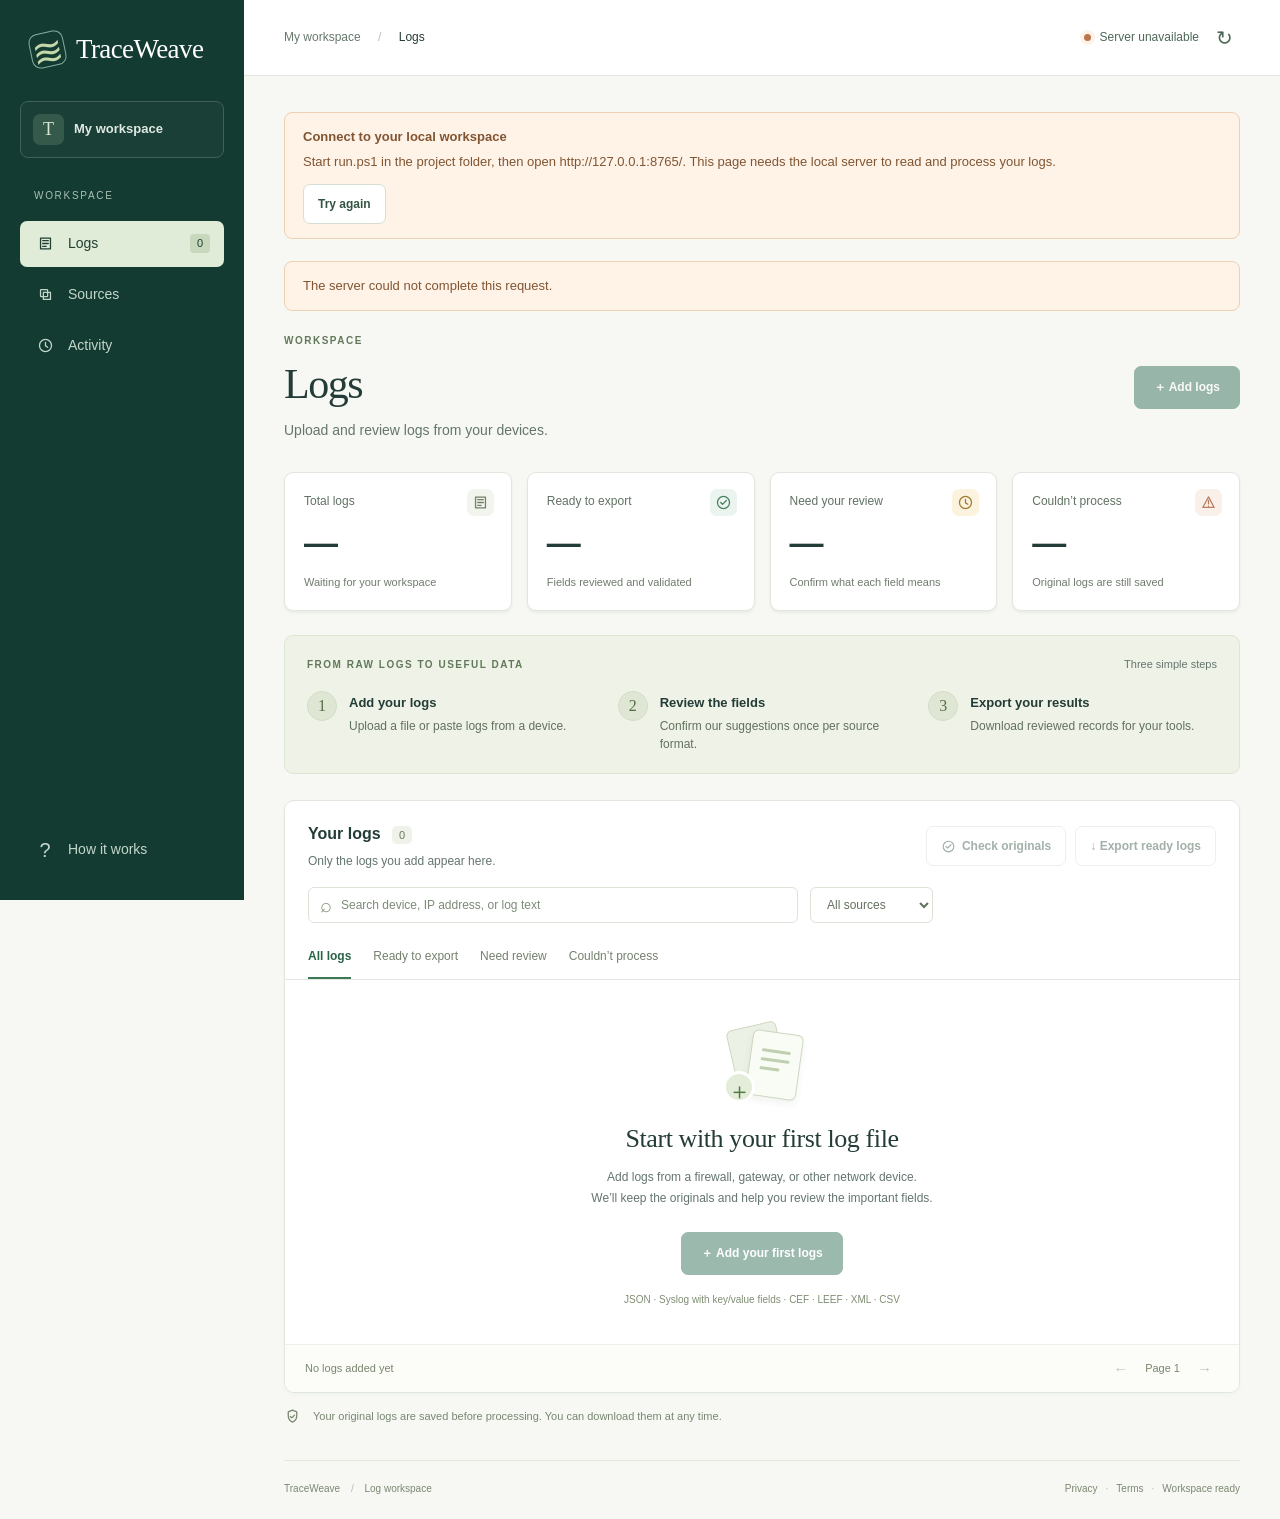
==== commit 818f96ad: "Simplify workspace navigation and add legal pages" ====
--- a/web/index.html
+++ b/web/index.html
@@ -19,13 +19,16 @@
       <div class="auth-modes" role="group" aria-label="Account access"><button type="button" id="auth-signin" class="selected" aria-pressed="true">Sign in</button><button type="button" id="auth-create" aria-pressed="false">Create account</button></div>
       <form id="auth-form" class="auth-card">
         <h1 id="auth-title">Welcome back</h1><p id="auth-description">Sign in to your workspace.</p>
-        <label class="field-label" for="auth-email">Email address</label><input id="auth-email" type="email" autocomplete="username" placeholder="you@company.com" required maxlength="320">
-        <label class="field-label" for="auth-password">Password</label><div class="auth-password"><input id="auth-password" type="password" autocomplete="current-password" required maxlength="1024"><button type="button" id="auth-reveal" aria-label="Show password" aria-pressed="false">Show</button></div>
-        <p id="auth-password-hint" class="auth-hint" hidden>Use at least 12 characters.</p>
+        <div id="auth-email-field"><label class="field-label" for="auth-email">Email address</label><input id="auth-email" type="email" autocomplete="username" placeholder="you@company.com" required maxlength="320"></div>
+        <div id="auth-password-field"><label class="field-label" for="auth-password">Password</label><div class="auth-password"><input id="auth-password" type="password" autocomplete="current-password" required maxlength="1024"><button type="button" id="auth-reveal" aria-label="Show password" aria-pressed="false">Show</button></div></div>
+        <p id="auth-password-hint" class="auth-hint" hidden>Use at least 8 characters.</p>
         <div id="auth-confirm-field" hidden><label class="field-label" for="auth-confirm">Confirm password</label><input id="auth-confirm" type="password" autocomplete="new-password" maxlength="1024" disabled></div>
         <p id="auth-message" role="status" aria-live="polite"></p>
         <button id="auth-submit" class="button primary" type="submit">Sign in</button>
-        <p id="auth-registration-note" class="auth-hint" hidden>Registration is currently limited to invited project members.</p>
+        <button id="auth-forgot" class="auth-link" type="button">Forgot password?</button>
+        <div id="auth-divider" class="auth-divider"><span>or</span></div>
+        <a id="auth-google" class="google-button" href="/api/auth/google"><svg class="google-mark" viewBox="0 0 18 18" aria-hidden="true"><path fill="#4285F4" d="M17.64 9.205c0-.638-.057-1.252-.164-1.841H9v3.482h4.844a4.14 4.14 0 0 1-1.796 2.716v2.258h2.908c1.702-1.567 2.684-3.878 2.684-6.615Z"/><path fill="#34A853" d="M9 18c2.43 0 4.467-.806 5.956-2.18l-2.908-2.258c-.806.54-1.834.86-3.048.86-2.345 0-4.332-1.584-5.044-3.715H.95v2.33A9 9 0 0 0 9 18Z"/><path fill="#FBBC05" d="M3.956 10.707A5.41 5.41 0 0 1 3.674 9c0-.592.102-1.168.282-1.707v-2.33H.95A9 9 0 0 0 0 9c0 1.45.348 2.82.95 4.037l3.006-2.33Z"/><path fill="#EA4335" d="M9 3.578c1.322 0 2.51.454 3.445 1.345l2.582-2.582C13.463.892 11.426 0 9 0A9 9 0 0 0 .95 4.963l3.006 2.33C4.668 5.162 6.655 3.578 9 3.578Z"/></svg><span>Continue with Google</span></a>
+        <button id="auth-back" class="auth-link" type="button" hidden>Back to sign in</button>
       </form>
     </div>
   </div>
@@ -33,15 +36,14 @@
 <a class="skip-link" href="#main">Skip to content</a>
 <aside class="sidebar">
   <a class="brand" href="./" aria-label="TraceWeave home"><span class="brand-mark" aria-hidden="true">≋</span>TraceWeave</a>
-  <div class="workspace-switch"><span class="workspace-icon">T</span><div>My workspace<small>Stored on this computer</small></div></div>
+  <div class="workspace-switch"><span class="workspace-icon">T</span><div>My workspace</div></div>
   <div class="nav-label">WORKSPACE</div>
   <nav aria-label="Main navigation">
-    <button class="nav active" data-view="logs" aria-current="page"><span aria-hidden="true">▤</span>Logs<span id="nav-count" class="nav-count">0</span></button>
-    <button class="nav" data-view="sources"><span aria-hidden="true">▦</span>Sources</button>
-    <button class="nav" data-view="activity"><span aria-hidden="true">◷</span>Activity</button>
-    <button class="nav" data-view="connections"><span aria-hidden="true">⇧</span>Connections</button>
+    <button class="nav active" data-view="logs" aria-current="page"><span class="nav-icon" aria-hidden="true"><svg viewBox="0 0 24 24"><path d="M5 4.5h14v15H5z"/><path d="M8 8h8M8 12h8M8 16h5"/></svg></span>Logs<span id="nav-count" class="nav-count">0</span></button>
+    <button class="nav" data-view="sources"><span class="nav-icon" aria-hidden="true"><svg viewBox="0 0 24 24"><rect x="5" y="5" width="10" height="10" rx="1"/><path d="M9 9h10v10H9z"/></svg></span>Sources</button>
+    <button class="nav" data-view="activity"><span class="nav-icon" aria-hidden="true"><svg viewBox="0 0 24 24"><circle cx="12" cy="12" r="8.5"/><path d="M12 7.5v5l3.2 2"/></svg></span>Activity</button>
   </nav>
-  <div class="sidebar-bottom"><button class="nav" data-view="help"><span aria-hidden="true">?</span>How it works</button><button id="sign-out" class="nav" hidden>Sign out</button><div class="privacy-card"><span aria-hidden="true">◇</span><div>Storage<p>Processed and stored locally.<br>Cloud export is optional.</p></div></div></div>
+  <div class="sidebar-bottom"><button class="nav" data-view="help"><span aria-hidden="true">?</span>How it works</button><button id="sign-out" class="nav" hidden>Sign out</button></div>
 </aside>
 <div class="workspace">
   <header class="topbar"><div class="breadcrumb">My workspace <span>/</span> <strong id="view-label">Logs</strong></div><div class="connection-status" id="connection-status" role="status"><span class="status-dot"></span><span id="connection-text">Connecting…</span><button class="icon-button" id="refresh" aria-label="Refresh workspace" title="Refresh workspace">↻</button></div></header>
@@ -51,34 +53,26 @@
     <section class="view" id="logs-view">
       <div class="page-heading"><div><div class="eyebrow">WORKSPACE</div><h1>Logs</h1><p>Upload and review logs from your devices.</p></div><button class="button primary" data-import>＋ Add logs</button></div>
       <div class="metrics" aria-label="Workspace totals">
-        <article><span>Total logs</span><strong id="total">—</strong><small id="bytes">Waiting for your workspace</small><span class="metric-symbol" aria-hidden="true">▤</span></article>
-        <article><span>Ready to export</span><strong id="normalized">—</strong><small>Fields reviewed and validated</small><span class="metric-symbol green" aria-hidden="true">✓</span></article>
-        <article><span>Need your review</span><strong id="review">—</strong><small>Confirm what each field means</small><span class="metric-symbol amber" aria-hidden="true">⌁</span></article>
-        <article><span>Couldn’t process</span><strong id="quarantined">—</strong><small>Original logs are still saved</small><span class="metric-symbol coral" aria-hidden="true">!</span></article>
+        <article><span>Total logs</span><strong id="total">—</strong><small id="bytes">Waiting for your workspace</small><span class="metric-symbol" aria-hidden="true"><svg viewBox="0 0 24 24"><path d="M5 4.5h14v15H5z"/><path d="M8 8h8M8 12h8M8 16h5"/></svg></span></article>
+        <article><span>Ready to export</span><strong id="normalized">—</strong><small>Fields reviewed and validated</small><span class="metric-symbol green" aria-hidden="true"><svg viewBox="0 0 24 24"><circle cx="12" cy="12" r="8.5"/><path d="m8 12 2.6 2.7 5.4-5.5"/></svg></span></article>
+        <article><span>Need your review</span><strong id="review">—</strong><small>Confirm what each field means</small><span class="metric-symbol amber" aria-hidden="true"><svg viewBox="0 0 24 24"><circle cx="12" cy="12" r="8.5"/><path d="M12 7.5v5l3.2 2"/></svg></span></article>
+        <article><span>Couldn’t process</span><strong id="quarantined">—</strong><small>Original logs are still saved</small><span class="metric-symbol coral" aria-hidden="true"><svg viewBox="0 0 24 24"><path d="m12 4 8 15H4z"/><path d="M12 9v5M12 17.2v.1"/></svg></span></article>
       </div>
       <section class="getting-started" id="getting-started" aria-label="Getting started"><div class="guide-title"><span class="eyebrow">FROM RAW LOGS TO USEFUL DATA</span><span class="muted">Three simple steps</span></div><div class="guide-steps"><div><span class="step-number">1</span><div><h2>Add your logs</h2><p>Upload a file or paste logs from a device.</p></div></div><div><span class="step-number">2</span><div><h2>Review the fields</h2><p>Confirm our suggestions once per source format.</p></div></div><div><span class="step-number">3</span><div><h2>Export your results</h2><p>Download reviewed records for your tools.</p></div></div></div></section>
       <div id="review-banner" class="review-banner" hidden><div><strong id="review-summary"></strong><p>Review one log to apply its field settings to matching logs from that source.</p></div><button class="button" id="review-next">Review next log →</button></div>
-      <section class="panel" aria-labelledby="logs-title"><div class="panel-heading"><div><h2 id="logs-title">Your logs <span class="count-badge" id="event-count">0</span></h2><p id="list-caption">Only the logs you add appear here.</p></div><div class="toolbar"><button class="button" id="verify" disabled title="Check that saved original bytes have not changed">◇ Check originals</button><button class="button" id="export" disabled>↓ Export ready logs</button></div></div>
+      <section class="panel" aria-labelledby="logs-title"><div class="panel-heading"><div><h2 id="logs-title">Your logs <span class="count-badge" id="event-count">0</span></h2><p id="list-caption">Only the logs you add appear here.</p></div><div class="toolbar"><button class="button" id="verify" disabled title="Check that saved original bytes have not changed"><svg class="button-icon" viewBox="0 0 24 24" aria-hidden="true"><circle cx="12" cy="12" r="8.5"/><path d="m8 12 2.6 2.7 5.4-5.5"/></svg>Check originals</button><button class="button" id="export" disabled>↓ Export ready logs</button></div></div>
         <div class="filters"><label class="search"><span aria-hidden="true">⌕</span><input type="search" id="search" placeholder="Search device, IP address, or log text" aria-label="Search logs"></label><label class="sr-only" for="source-filter">Filter by source</label><select id="source-filter"><option value="">All sources</option></select></div>
         <div class="filter-tabs" role="group" aria-label="Filter logs by status"><button class="selected" data-filter="all" aria-pressed="true">All logs</button><button data-filter="normalized" aria-pressed="false">Ready to export</button><button data-filter="review" aria-pressed="false">Need review</button><button data-filter="quarantined" aria-pressed="false">Couldn’t process</button></div>
         <div class="table-wrap" id="table-wrap" hidden><table><thead><tr><th>SOURCE</th><th>FROM → TO</th><th>DEVICE ACTION</th><th>FORMAT</th><th>STATUS</th><th><span class="sr-only">Open log</span></th></tr></thead><tbody id="events-body"></tbody></table></div>
         <div class="empty" id="empty"><div class="empty-art" aria-hidden="true"><span class="paper paper-back"></span><span class="paper paper-front"><i></i><i></i><i></i></span><span class="paper-plus">＋</span></div><h3 id="empty-title">Start with your first log file</h3><p id="empty-description">Add logs from a firewall, gateway, or other network device.<br>We’ll keep the originals and help you review the important fields.</p><button class="button primary" id="empty-action" data-import>＋ Add your first logs</button><small id="empty-formats">JSON · Syslog with key/value fields · CEF · LEEF · XML · CSV</small></div>
         <footer class="table-footer"><span id="footer-count">No logs added yet</span><div class="pagination"><button class="icon-button" id="previous-page" aria-label="Previous page" disabled>←</button><span id="page-number">Page 1</span><button class="icon-button" id="next-page" aria-label="Next page" disabled>→</button></div></footer>
       </section>
-      <p class="retention-note"><span aria-hidden="true">◇</span> Your original logs are saved before processing. You can download them at any time.</p>
+      <p class="retention-note"><svg class="retention-icon" viewBox="0 0 24 24" aria-hidden="true"><path d="M6 5.5 12 3l6 2.5v5.2c0 4.1-2.5 7.8-6 9.3-3.5-1.5-6-5.2-6-9.3z"/><path d="m9 12 2 2 4-4"/></svg> Your original logs are saved before processing. You can download them at any time.</p>
     </section>
     <section class="view" id="sources-view" hidden><div class="page-heading"><div><div class="eyebrow">SOURCES</div><h1>Your sources</h1><p>A source is a device or system you’ve added logs from.</p></div><button class="button primary" data-import>＋ Add logs</button></div><div id="source-list" class="source-grid"></div></section>
     <section class="view" id="activity-view" hidden><div class="page-heading"><div><div class="eyebrow">HISTORY</div><h1>Workspace activity</h1><p>See when field settings were approved or restored.</p></div></div><div id="activity-list" class="activity-list"></div></section>
     <section class="view" id="help-view" hidden><div class="page-heading"><div><div class="eyebrow">HELP</div><h1>How it works</h1><p>Here’s what happens to your logs, from upload to export.</p></div></div><aside class="ai-note" id="ai-overview" hidden><strong>Field suggestions</strong><p id="ai-overview-text"></p><small>The saved model works locally without a cloud AI service. It can leave uncertain fields unassigned.</small></aside><div class="help-grid"><article class="help-card"><span class="step-number">1</span><h2>Add logs from a device</h2><p>Export a log file from your firewall or gateway, then choose <strong>Add logs</strong>. Give the device a name you’ll reuse for future uploads.</p><p>Upload a file up to 2 MB, or paste its contents. One log per line works for most files. Automatic detection also recognizes a complete JSON object, flat XML, or a CSV header and one row.</p></article><article class="help-card"><span class="step-number">2</span><h2>Tell us what the fields mean</h2><p>Different devices use different field names. For example, a field may mean <strong>Source IP</strong> (where traffic came from) or <strong>Destination IP</strong> (where it was going).</p><p>Open a log marked <strong>Needs review</strong>, check the suggestions against your device’s documentation, and save. Those settings apply to matching logs from the same source, including future uploads.</p></article><article class="help-card"><span class="step-number">3</span><h2>Take your results with you</h2><p><strong>Ready to export</strong> means the required fields have been reviewed and their values validated. Export downloads these records as NDJSON: one JSON object per line.</p><p>Each exported record includes its original content and the origin of each processed field. Records that need review or couldn’t be processed stay saved, but are excluded from export.</p></article><article class="help-card"><span class="step-number">?</span><h2>When something needs attention</h2><p><strong>Format changed:</strong> the source’s fields or value types changed. Review the new structure before exporting.</p><p><strong>Couldn’t process:</strong> a format or value isn’t supported. Open the log to see the reason and download its original content.</p><p>Required fields depend on the event type. Generic firewall decisions need Source IP, Destination IP, and Action; supported passive connections and alerts do not require an invented action. Some vendor-specific formats need an additional parser. There is no direct device connection yet; add files or send logs to the local ingestion API.</p></article></div><div class="help-footer">Need connection help? Start <code>run.ps1</code> in the project folder, then open <a href="http://127.0.0.1:8765/">your local workspace</a>. A static hosting page cannot run the log-processing server.</div></section>
-    <section class="view" id="connections-view" hidden>
-      <div class="page-heading"><div><div class="eyebrow">STORAGE</div><h1>Connections</h1><p>Work locally, or send reviewed logs to your own Supabase project.</p></div></div>
-      <article class="help-card"><h2>Supabase</h2><strong id="cloud-status">Loading connection settings…</strong><p id="cloud-detail">Your logs remain on this computer unless you choose to send them.</p><p id="cloud-count"></p>
-        <label class="cloud-consent"><input type="checkbox" id="cloud-consent"> Include original log content and reviewed fields in this cloud export.</label>
-        <div class="toolbar"><button class="button" id="cloud-check" disabled>Check connection</button><button class="button primary" id="cloud-send" disabled>Send ready logs to Supabase</button></div>
-        <p class="field-hint">Up to 100 records per batch. Sending again skips revisions already sent. New reviews create new revisions; earlier cloud copies remain. This is an export, not a complete workspace backup.</p>
-      </article>
-    </section>
-    <footer class="page-footer"><span>TraceWeave <span class="footer-divider">/</span> Log workspace</span><span id="last-updated">Local log workspace</span></footer>
+    <footer class="page-footer"><span>TraceWeave <span class="footer-divider">/</span> Log workspace</span><span><a href="/privacy.html">Privacy</a><span class="footer-divider">·</span><a href="/terms.html">Terms</a><span class="footer-divider">·</span><span id="last-updated">Workspace ready</span></span></footer>
   </main>
 </div>
 <dialog id="import-dialog" aria-labelledby="import-title"><form id="import-form"><div class="dialog-heading"><div><div class="eyebrow">IMPORT</div><h2 id="import-title">Add logs</h2></div><button type="button" class="icon-button close-dialog" aria-label="Close add logs">×</button></div><p class="dialog-description">Choose a device name, then add a file or paste its logs.</p><div id="import-error" class="form-error" role="alert" hidden></div>
@@ -87,7 +81,7 @@
   <div id="file-input-panel"><label class="drop-zone" id="drop-zone" for="log-file"><span class="upload-icon" aria-hidden="true">↑</span><strong id="file-title">Choose a log file or drop it here</strong><span id="file-description">LOG, TXT, JSON, NDJSON, JSONL, XML, CSV · up to 2 MB</span><input id="log-file" type="file" accept=".log,.txt,.json,.ndjson,.jsonl,.csv,.xml" aria-label="Choose a log file"></label></div>
   <div id="text-input-panel" hidden><label class="field-label" for="log-input">Log contents</label><textarea id="log-input" rows="7" placeholder="Paste the original logs from your device here." spellcheck="false"></textarea></div>
   <details class="advanced"><summary>Reading options</summary><label class="field-label" for="record-mode">How should we split the records?</label><select id="record-mode"><option value="auto">Detect automatically (recommended)</option><option value="lines">One record per line</option><option value="single">Entire input is one record</option></select><p class="field-hint">Up to 2,000 records per upload. CSV currently supports a header and one data row. JSON arrays need to be converted to one object per line.</p></details>
-  <div class="dialog-footer"><span>◇ Processed on your computer</span><button class="button primary" type="submit" id="import-submit">Add logs →</button></div>
+  <div class="dialog-footer"><span>Original content is retained.</span><button class="button primary" type="submit" id="import-submit">Add logs →</button></div>
 </form></dialog>
 <dialog id="detail-dialog" aria-labelledby="detail-title"><div class="dialog-heading"><div><div class="eyebrow" id="detail-source"></div><h2 id="detail-title">Log details</h2></div><button class="icon-button close-dialog" aria-label="Close log details">×</button></div><div id="detail-content"></div></dialog>
 </body>
--- a/web/style.css
+++ b/web/style.css
@@ -15,6 +15,10 @@
 .ai-note{padding:16px 18px;margin:16px 0 22px;border:1px solid #bfd8c3;border-radius:8px;background:#edf5ed;font-size:13px}.ai-note p{margin:7px 0;font-size:12px;overflow-wrap:anywhere}.ai-note small{font-size:11px;color:#58745d}
 .cloud-consent { display:flex; align-items:flex-start; gap:10px; margin:22px 0; font-size:14px; }
 .cloud-consent input { width:18px; height:18px; flex-shrink:0; accent-color:var(--accent); }
+
+.metric-symbol svg,.source-icon svg,.activity-icon svg,.empty-icon svg,.nav-icon svg,.button-icon,.retention-icon{width:17px;height:17px;fill:none;stroke:currentColor;stroke-width:1.8;stroke-linecap:round;stroke-linejoin:round}.nav-icon{display:grid;place-items:center;width:22px;height:22px}.source-icon svg{width:21px;height:21px}.activity-icon svg{width:18px;height:18px}.empty-icon svg{width:30px;height:30px}.button-icon{width:15px;height:15px}.retention-icon{width:17px;height:17px;vertical-align:-4px;margin-right:4px}.page-footer a{color:inherit;text-decoration:none}.page-footer a:hover,.legal-footer a:hover,.legal-back:hover{text-decoration:underline}
+.legal-page{min-height:100vh;background:var(--paper);padding:34px 20px;color:var(--ink)}.legal-card{width:min(760px,100%);margin:0 auto;background:#fff;border:1px solid var(--line);border-radius:12px;padding:32px 38px;box-shadow:0 8px 30px #203b2010}.legal-header{display:flex;align-items:center;justify-content:space-between;gap:20px;margin-bottom:58px}.legal-brand{padding:0;color:var(--dark);font-size:25px}.legal-brand .brand-mark{color:var(--green);border-color:#9bb3a1}.legal-back{color:var(--green);font-size:12px;text-decoration:none}.legal-page h1{font:44px/1.15 var(--serif);letter-spacing:-1px;margin:11px 0 13px}.legal-lead{font-size:15px;line-height:1.8;color:var(--muted);max-width:620px;margin:0}.legal-section{border-top:1px solid var(--line);margin-top:28px;padding-top:22px}.legal-section h2{font:23px var(--serif);margin:0 0 10px}.legal-section p{font-size:13px;line-height:1.85;margin:0 0 10px}.legal-section a{color:var(--green)}.legal-meta{font-size:11px!important;color:var(--muted)}.legal-footer{border-top:1px solid var(--line);margin-top:34px;padding-top:18px;display:flex;gap:10px;font-size:12px}.legal-footer a{color:var(--green);text-decoration:none}
+@media(max-width:680px){.legal-page{padding:16px 12px}.legal-card{padding:24px 20px}.legal-header{align-items:flex-start;margin-bottom:42px}.legal-brand{font-size:23px}.legal-back{padding-top:8px}.legal-page h1{font-size:36px}.legal-lead{font-size:14px}.legal-footer{flex-wrap:wrap}}
 .auth-screen{min-height:100dvh;display:grid;place-items:center;padding:40px 24px;background:#f1f3ef}
 .auth-layout{display:grid;grid-template-columns:0.95fr 1fr;width:min(100%,980px);min-height:650px;overflow:hidden;border:1px solid #d8dfd7;border-radius:18px;background:#fff;box-shadow:0 18px 70px #20382c0c}
 .auth-intro{position:relative;display:flex;flex-direction:column;overflow:hidden;background:#173d32;padding:42px 40px;color:#fff}
@@ -47,6 +51,7 @@
 .auth-card #auth-message:empty{display:none}
 .auth-card #auth-message.auth-error{color:#a34031}
 .auth-card #auth-registration-note{margin-top:18px}
+.auth-link{display:block;margin:16px auto 0;border:0;background:none;color:#28654e;font:12px var(--sans);cursor:pointer}.auth-link:hover{text-decoration:underline;text-underline-offset:3px}.auth-divider{display:flex;align-items:center;gap:12px;margin:24px 0 16px;color:#94a095;font-size:11px}.auth-divider:before,.auth-divider:after{content:"";height:1px;background:#e2e7df;flex:1}.auth-divider span{padding:0 2px}.google-button{display:flex;align-items:center;justify-content:center;gap:11px;min-height:46px;padding:0 16px;border:1px solid #cfd9d0;border-radius:8px;color:#263b30;background:#fff;text-decoration:none;font:600 12px var(--sans);box-shadow:0 1px 2px rgba(30,52,39,.06);transition:border-color .18s ease,box-shadow .18s ease,background .18s ease,transform .18s ease}.google-button:hover{background:#fbfdfb;border-color:#aebfb1;box-shadow:0 4px 12px rgba(30,52,39,.1);transform:translateY(-1px)}.google-button:focus-visible{outline:3px solid rgba(66,133,244,.22);outline-offset:2px}.google-button:active{transform:translateY(0);box-shadow:0 1px 2px rgba(30,52,39,.06)}.google-mark{width:18px;height:18px;flex:0 0 18px}
 [hidden]{display:none!important}
 @media(max-width:760px){.auth-screen{padding:20px 16px}.auth-layout{grid-template-columns:1fr;max-width:460px;min-height:0}.auth-intro{padding:24px 28px}.auth-intro-copy,.auth-caption,.auth-pattern{display:none}.auth-panel{padding:25px 28px 38px}.auth-modes{margin-bottom:30px}.auth-card h1{font-size:30px}}
 @media(prefers-reduced-motion:reduce){.auth-screen *{transition:none}}
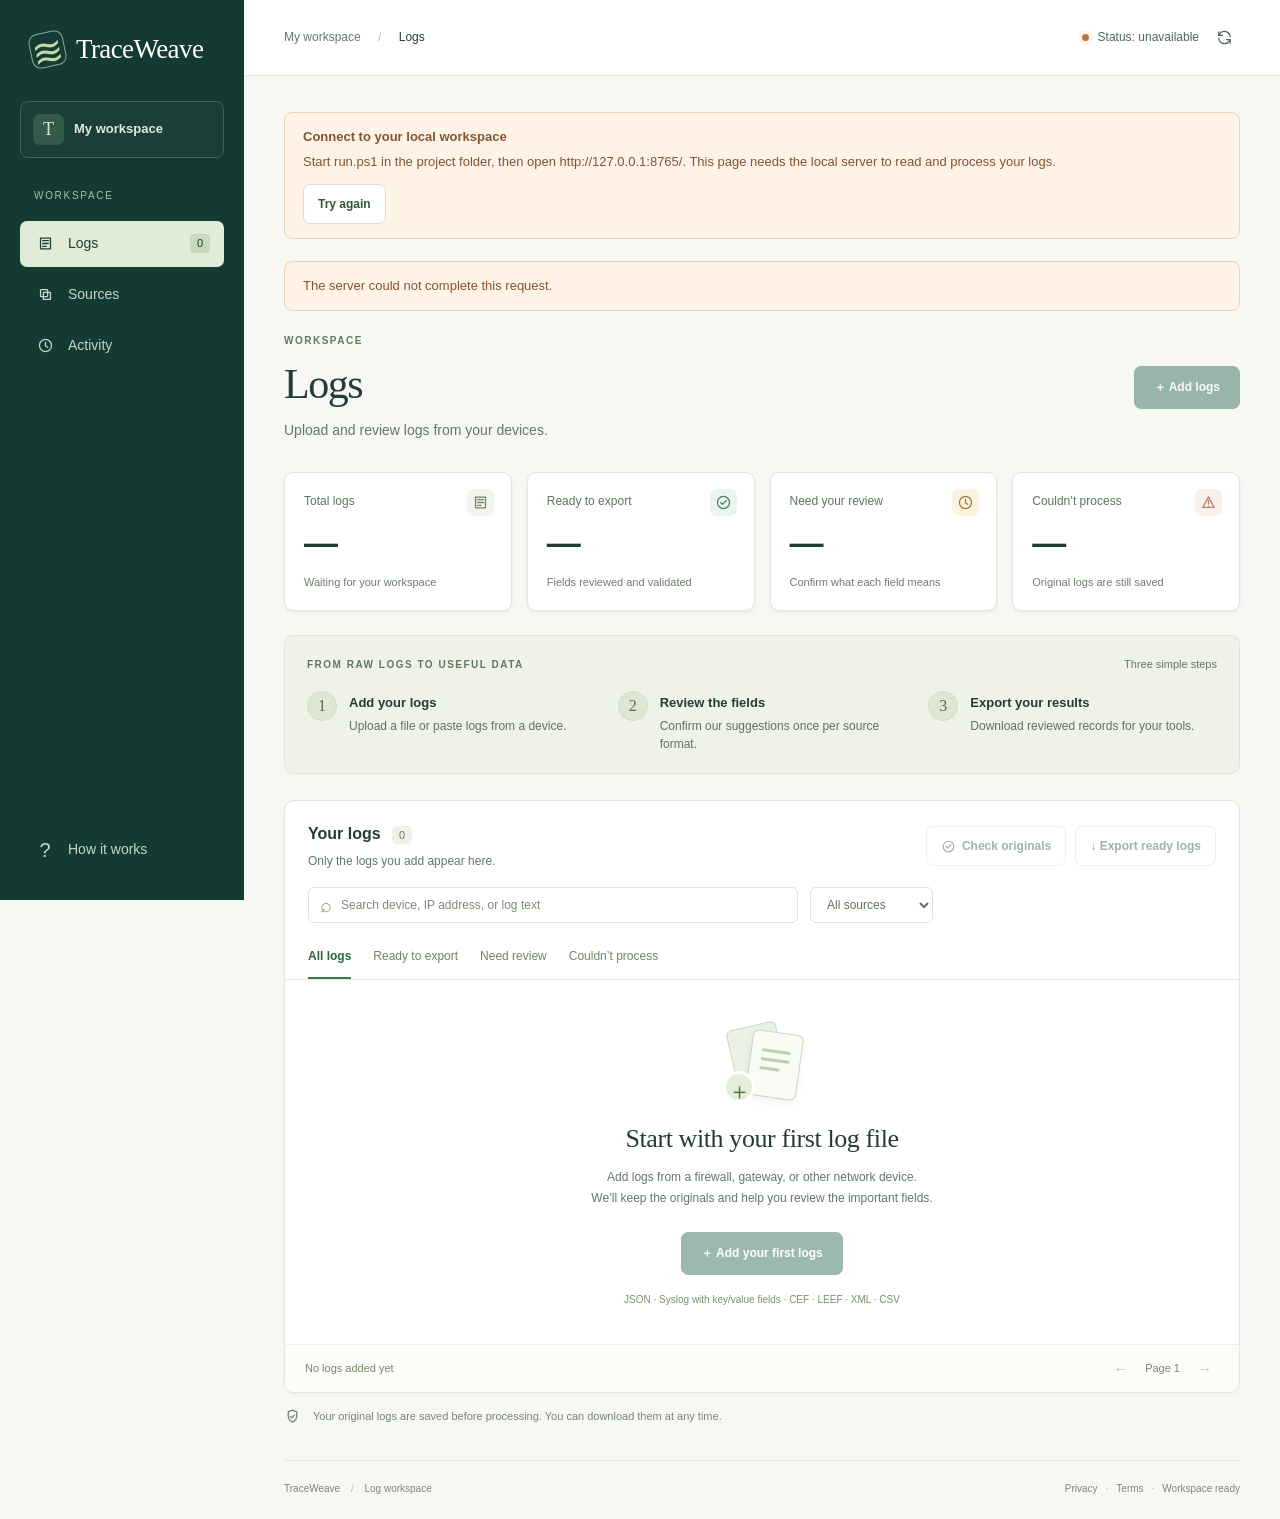
==== commit d95bd54b: "Prevent auth flicker and clarify workspace status" ====
--- a/web/index.html
+++ b/web/index.html
@@ -4,9 +4,10 @@
   <meta charset="UTF-8"><meta name="viewport" content="width=device-width,initial-scale=1">
   <meta name="description" content="Bring device logs together, review their fields, and export consistent records in your private workspace.">
   <title>TraceWeave · Log workspace</title>
-  <link rel="stylesheet" href="./style.css"><script defer src="./app.js"></script>
+  <link rel="stylesheet" href="./style.css"><script src="./preload.js"></script><script defer src="./app.js"></script>
 </head>
 <body>
+<div id="boot-screen" class="boot-screen" role="status" aria-live="polite">Loading workspace…</div>
 <section id="auth-screen" class="auth-screen" hidden aria-labelledby="auth-title">
   <div class="auth-layout">
     <aside class="auth-intro">
@@ -46,7 +47,7 @@
   <div class="sidebar-bottom"><button class="nav" data-view="help"><span aria-hidden="true">?</span>How it works</button><button id="sign-out" class="nav" hidden>Sign out</button></div>
 </aside>
 <div class="workspace">
-  <header class="topbar"><div class="breadcrumb">My workspace <span>/</span> <strong id="view-label">Logs</strong></div><div class="connection-status" id="connection-status" role="status"><span class="status-dot"></span><span id="connection-text">Connecting…</span><button class="icon-button" id="refresh" aria-label="Refresh workspace" title="Refresh workspace">↻</button></div></header>
+  <header class="topbar"><div class="breadcrumb">My workspace <span>/</span> <strong id="view-label">Logs</strong></div><div class="connection-status" id="connection-status" role="status"><span class="status-dot"></span><span id="connection-text">Status: checking</span><button class="icon-button" id="refresh" aria-label="Refresh workspace" title="Refresh status"><svg class="refresh-icon" viewBox="0 0 24 24" aria-hidden="true"><path d="M20 11a8 8 0 0 0-14.7-4L4 9"/><path d="M4 4v5h5"/><path d="M4 13a8 8 0 0 0 14.7 4L20 15"/><path d="M20 20v-5h-5"/></svg></button></div></header>
   <main id="main">
     <div class="connection-banner" id="connection-banner" role="alert" hidden><strong>Connect to your local workspace</strong><p id="connection-message"></p><button class="button" id="retry">Try again</button></div>
     <div class="notice" id="notice" role="status" aria-live="polite" hidden></div>
--- a/web/style.css
+++ b/web/style.css
@@ -55,3 +55,5 @@
 [hidden]{display:none!important}
 @media(max-width:760px){.auth-screen{padding:20px 16px}.auth-layout{grid-template-columns:1fr;max-width:460px;min-height:0}.auth-intro{padding:24px 28px}.auth-intro-copy,.auth-caption,.auth-pattern{display:none}.auth-panel{padding:25px 28px 38px}.auth-modes{margin-bottom:30px}.auth-card h1{font-size:30px}}
 @media(prefers-reduced-motion:reduce){.auth-screen *{transition:none}}
+
+.boot-screen{display:none}.hosted-preload .sidebar,.hosted-preload .workspace{display:none!important}.hosted-preload .boot-screen{display:grid;place-items:center;min-height:100dvh;color:var(--muted);font-size:13px}.refresh-icon{width:17px;height:17px;fill:none;stroke:currentColor;stroke-width:1.8;stroke-linecap:round;stroke-linejoin:round}
